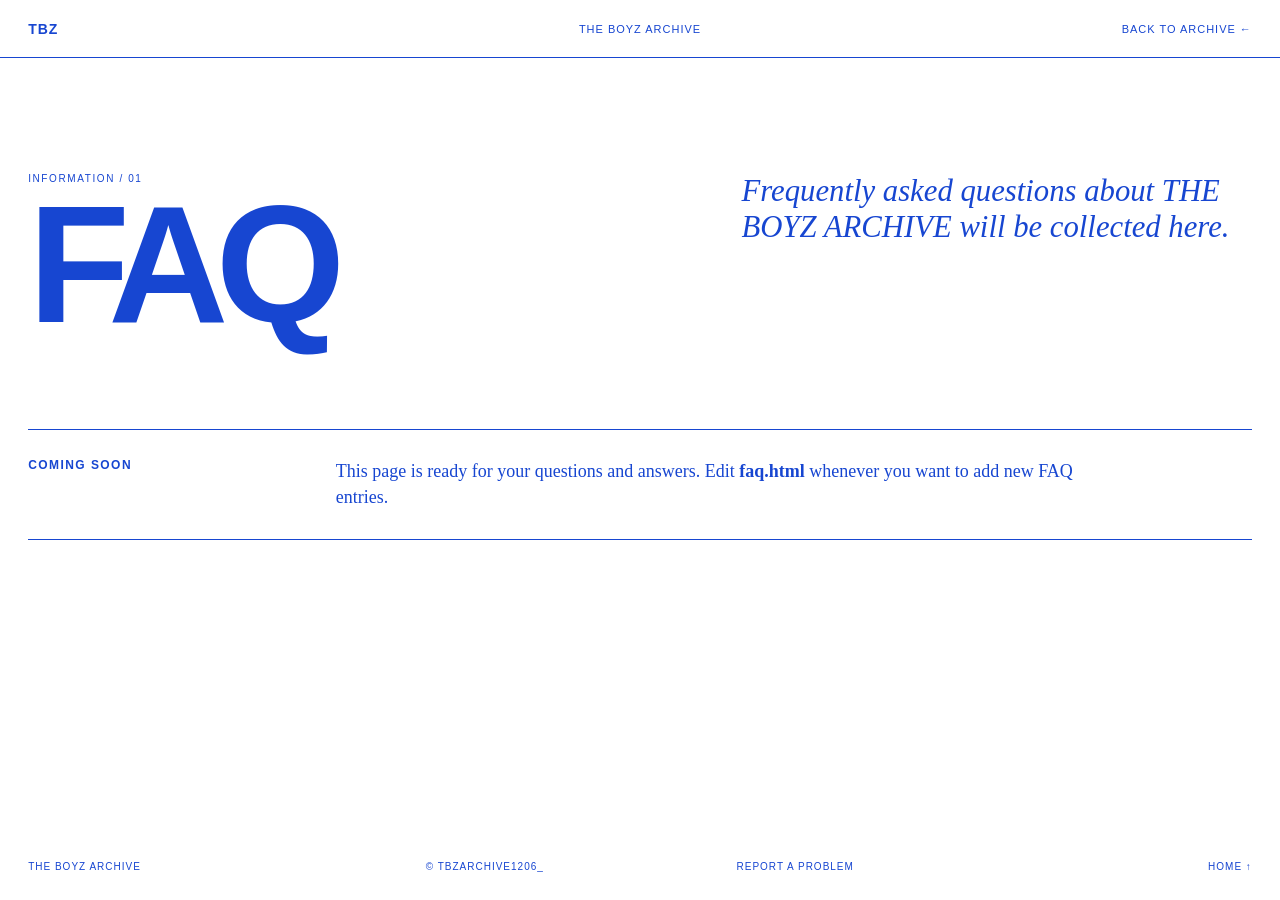
==== faq.html @ ea241253 "Add files via upload" ====
<!doctype html>
<html lang="en">
<head>
  <meta charset="utf-8">
  <meta name="viewport" content="width=device-width, initial-scale=1">
  <title>FAQ — THE BOYZ ARCHIVE</title>
  <meta name="description" content="Frequently asked questions about THE BOYZ ARCHIVE">
  <link rel="icon" type="image/png" href="./icon.png">
  <link rel="apple-touch-icon" href="./icon.png">
  <link rel="stylesheet" href="./styles.css">
</head>
<body class="subpage">
  <header class="topbar">
    <a href="./index.html" class="mark">TBZ</a>
    <p>THE BOYZ ARCHIVE</p>
    <a href="./index.html#archive">Back to archive ←</a>
  </header>
  <main class="subpage-main">
    <div class="subpage-header">
      <div><span class="subpage-kicker">INFORMATION / 01</span><h1>FAQ</h1></div>
      <p class="subpage-intro">Frequently asked questions about THE BOYZ ARCHIVE will be collected here.</p>
    </div>
    <section class="content-card" aria-label="Frequently asked questions">
      <article class="content-row">
        <h2>Coming soon</h2>
        <p>This page is ready for your questions and answers. Edit <strong>faq.html</strong> whenever you want to add new FAQ entries.</p>
      </article>
    </section>
  </main>
  <footer>
    <p>THE BOYZ ARCHIVE</p>
    <p>© TBZARCHIVE1206_</p>
    <a href="./report-a-problem.html">Report a problem</a>
    <a href="./index.html">Home ↑</a>
  </footer>
</body>
</html>
---- styles.css ----
:root {
  --ink: #1746d1;
  --paper: #fff;
  --folder: #f4f7ff;
}

* { box-sizing: border-box; }
html { scroll-behavior: smooth; }
body { margin: 0; background: var(--paper); color: var(--ink); font-family: Arial, Helvetica, sans-serif; }
a { color: inherit; text-decoration: none; }

.topbar {
  height: 58px;
  padding: 0 2.2vw;
  display: grid;
  grid-template-columns: 1fr 1fr 1fr;
  align-items: center;
  border-bottom: 1px solid var(--ink);
  font-size: 11px;
  text-transform: uppercase;
  letter-spacing: .09em;
}
.topbar p { margin: 0; text-align: center; }
.topbar > a:last-child { text-align: right; }
.mark { font-weight: 900; font-size: 14px; }

.hero {
  min-height: calc(100vh - 58px);
  padding: 5vh 2.2vw 3vh;
  display: flex;
  flex-direction: column;
  justify-content: space-between;
  border-bottom: 1px solid var(--ink);
  overflow: hidden;
}
.eyebrow { display: flex; justify-content: space-between; font-size: 11px; text-transform: uppercase; letter-spacing: .13em; }
.hero h1 { margin: 0; letter-spacing: -.087em; text-transform: uppercase; font-size: clamp(5rem, 15.2vw, 15rem); line-height: .72; font-weight: 900; }
.hero h1 span { display: block; }
.hero h1 .outline { color: var(--paper); -webkit-text-stroke: 2px var(--ink); text-align: right; }
.hero-foot { display: flex; align-items: end; justify-content: space-between; }
.hero-foot p { width: min(530px, 60vw); font-family: Georgia, serif; font-size: clamp(17px, 1.6vw, 25px); line-height: 1.2; margin: 0; }
.issue { border: 1px solid var(--ink); width: 82px; height: 82px; border-radius: 50%; display: grid; place-content: center; gap: 2px; text-align: center; font-size: 8px; line-height: 1.1; transition: background .2s ease, color .2s ease, transform .2s ease; }
.issue b { font-size: 24px; }
.issue:hover, .issue:focus-visible { background: var(--ink); color: var(--paper); transform: rotate(5deg); }

.archive { padding: 8vw 2.2vw; }
.section-head { display: flex; justify-content: space-between; align-items: end; margin-bottom: 4vw; }
.kicker { font-size: 10px; letter-spacing: .16em; }
.section-head h2 { margin: .4rem 0 0; font-family: Georgia, serif; font-weight: 400; font-style: italic; font-size: clamp(42px, 6vw, 90px); letter-spacing: -.05em; }
.search { font-size: 10px; text-transform: uppercase; letter-spacing: .12em; }
.search input { display: block; margin-top: 8px; width: min(310px, 40vw); border: 0; border-bottom: 1px solid var(--ink); background: transparent; padding: 10px 0; color: var(--ink); font: 12px Arial, sans-serif; outline: 0; }
.search input::placeholder { color: var(--ink); opacity: .65; }

.folder-grid { display: grid; grid-template-columns: repeat(3, minmax(0, 1fr)); gap: 2.4vw 1.3vw; }
.folder { position: relative; min-width: 0; min-height: 260px; padding-top: 28px; transition: transform .2s ease; }
.folder::before { content: ""; position: absolute; inset: 28px 0 0; background: var(--folder); border: 1px solid var(--ink); border-radius: 0 4px 4px 4px; }
.folder-tab { position: absolute; top: 0; left: 0; width: 42%; height: 29px; padding: 9px 12px 0; border: 1px solid var(--ink); border-bottom: 0; border-radius: 4px 16px 0 0; background: var(--folder); font-size: 9px; letter-spacing: .12em; }
.folder-arrow { position: absolute; right: 16px; top: 48px; font-size: 22px; }
.folder-body { position: relative; height: 232px; padding: 108px 18px 18px; display: flex; flex-direction: column; }
.folder h3 { margin: 0; overflow-wrap: anywhere; text-transform: uppercase; font-size: clamp(23px, 2.5vw, 42px); line-height: .9; letter-spacing: -.055em; }
.folder small { margin-top: auto; font-size: 8px; letter-spacing: .12em; }
.folder:hover, .folder:focus-visible { transform: translateY(-8px); color: var(--paper); }
.folder.pending { cursor: default; }
.folder.pending small::after { content: " · LINK SOON"; }
.folder.pending:hover, .folder.pending:focus-visible { transform: none; color: var(--ink); }
.folder:not(.pending):hover::before, .folder:not(.pending):focus-visible::before,
.folder:not(.pending):hover .folder-tab, .folder:not(.pending):focus-visible .folder-tab { background: var(--ink); }
.empty { padding: 5rem 0; font: italic 28px Georgia, serif; }

.specials { background: var(--ink); color: var(--paper); padding: 7vw 2.2vw; }
.specials .kicker { display: block; margin-bottom: 3vw; }
.special-row a { display: grid; grid-template-columns: 50px 1fr 50px; align-items: center; border-top: 1px solid rgba(255,255,255,.35); padding: 20px 0; }
.special-row a:last-child { border-bottom: 1px solid rgba(255,255,255,.35); }
.special-row span, .special-row i { font-size: 11px; font-style: normal; }
.special-row i { text-align: right; font-size: 25px; }
.special-row b { font-size: clamp(25px, 4vw, 62px); text-transform: uppercase; letter-spacing: -.045em; }
.special-row a:hover b { font-family: Georgia, serif; font-style: italic; font-weight: 400; }

footer { padding: 28px 2.2vw; display: grid; grid-template-columns: 1fr 1fr 1fr 1fr; gap: 18px; font-size: 10px; text-transform: uppercase; letter-spacing: .1em; }
footer p { margin: 0; }
footer p:nth-child(2), footer a:nth-child(3) { text-align: center; }
footer a:last-child { text-align: right; }
footer a:hover { text-decoration: underline; }

.subpage { min-height: 100vh; display: flex; flex-direction: column; }
.subpage-main { flex: 1; padding: clamp(55px, 9vw, 135px) 2.2vw; }
.subpage-header { display: grid; grid-template-columns: minmax(0, 1.1fr) minmax(280px, .9fr); gap: 7vw; align-items: start; }
.subpage-kicker { display: block; margin-bottom: 18px; font-size: 10px; letter-spacing: .16em; text-transform: uppercase; }
.subpage h1 { margin: 0; font-size: clamp(68px, 13vw, 190px); line-height: .75; letter-spacing: -.075em; text-transform: uppercase; }
.subpage-intro { margin: 0; max-width: 640px; font: italic clamp(21px, 2.4vw, 38px)/1.18 Georgia, serif; }
.content-card { margin-top: clamp(55px, 8vw, 120px); border-top: 1px solid var(--ink); }
.content-row { display: grid; grid-template-columns: minmax(130px, .28fr) 1fr; gap: 4vw; padding: 28px 0; border-bottom: 1px solid var(--ink); }
.content-row h2 { margin: 0; font-size: 12px; letter-spacing: .12em; text-transform: uppercase; }
.content-row p { max-width: 780px; margin: 0; font: 18px/1.45 Georgia, serif; }
.mail-button { display: inline-flex; margin-top: 24px; padding: 14px 18px; border: 1px solid var(--ink); font-size: 10px; letter-spacing: .12em; text-transform: uppercase; transition: background .2s, color .2s; }
.mail-button:hover, .mail-button:focus-visible { background: var(--ink); color: var(--paper); }

@media (max-width: 800px) {
  .topbar { grid-template-columns: 1fr 1fr; }
  .topbar p { display: none; }
  .hero { min-height: 76vh; }
  .hero h1 { font-size: 20vw; line-height: .78; }
  .hero h1 .outline { text-align: left; -webkit-text-stroke: 1.5px var(--ink); }
  .hero-foot p { width: 70vw; }
  .section-head { display: block; }
  .search { display: block; margin-top: 30px; }
  .search input { width: 100%; }
  .folder-grid { grid-template-columns: repeat(2, minmax(0, 1fr)); }
  .folder { min-height: 220px; }
  .folder-body { height: 192px; padding-top: 70px; }
  .special-row a { grid-template-columns: 34px 1fr 30px; }
  footer { grid-template-columns: 1fr 1fr; }
  footer p:nth-child(2), footer a:nth-child(3), footer a:last-child { text-align: left; }
  footer a:nth-child(even), footer p:nth-child(even) { text-align: right; }
  .subpage-header { grid-template-columns: 1fr; }
}

@media (max-width: 520px) {
  .topbar { height: 52px; padding: 0 16px; font-size: 9px; letter-spacing: .06em; }
  .mark { font-size: 12px; }
  .hero, .archive, .specials, .subpage-main { padding-left: 16px; padding-right: 16px; }
  .hero { min-height: calc(100svh - 52px); padding-top: 22px; padding-bottom: 22px; }
  .eyebrow { font-size: 9px; gap: 16px; align-items: flex-start; }
  .eyebrow a { white-space: nowrap; }
  .hero h1 { font-size: 20vw; line-height: .82; letter-spacing: -.075em; }
  .hero-foot { gap: 20px; }
  .hero-foot p { width: calc(100% - 78px); font-size: 14px; line-height: 1.25; }
  .issue { width: 64px; height: 64px; }
  .issue b { font-size: 20px; }
  .archive { padding-top: 70px; padding-bottom: 70px; }
  .section-head h2 { font-size: 48px; }
  .folder-grid { grid-template-columns: 1fr; gap: 24px; }
  .folder { min-height: 205px; }
  .folder-body { height: 177px; padding: 78px 16px 16px; }
  .folder h3 { font-size: clamp(28px, 10vw, 38px); }
  .specials { padding-top: 70px; padding-bottom: 70px; }
  .special-row a { grid-template-columns: 28px 1fr 24px; padding: 18px 0; }
  .special-row b { font-size: clamp(21px, 7vw, 30px); line-height: .92; }
  .special-row i { font-size: 20px; }
  footer { padding: 24px 16px; font-size: 8px; gap: 14px 10px; }
  .subpage-main { padding-top: 70px; padding-bottom: 70px; }
  .subpage h1 { font-size: 21vw; }
  .subpage-intro { font-size: 21px; }
  .content-row { grid-template-columns: 1fr; gap: 12px; }
  .content-row p { font-size: 16px; }
}

@media (max-width: 360px) {
  .topbar > a:last-child { font-size: 0; }
  .topbar > a:last-child::after { content: "CONTENTS ↓"; font-size: 9px; }
  .eyebrow { letter-spacing: .07em; }
}

@media (hover: none) {
  .folder:hover { transform: none; }
  .special-row a:hover b { font-family: Arial, Helvetica, sans-serif; font-style: normal; font-weight: 700; }
}
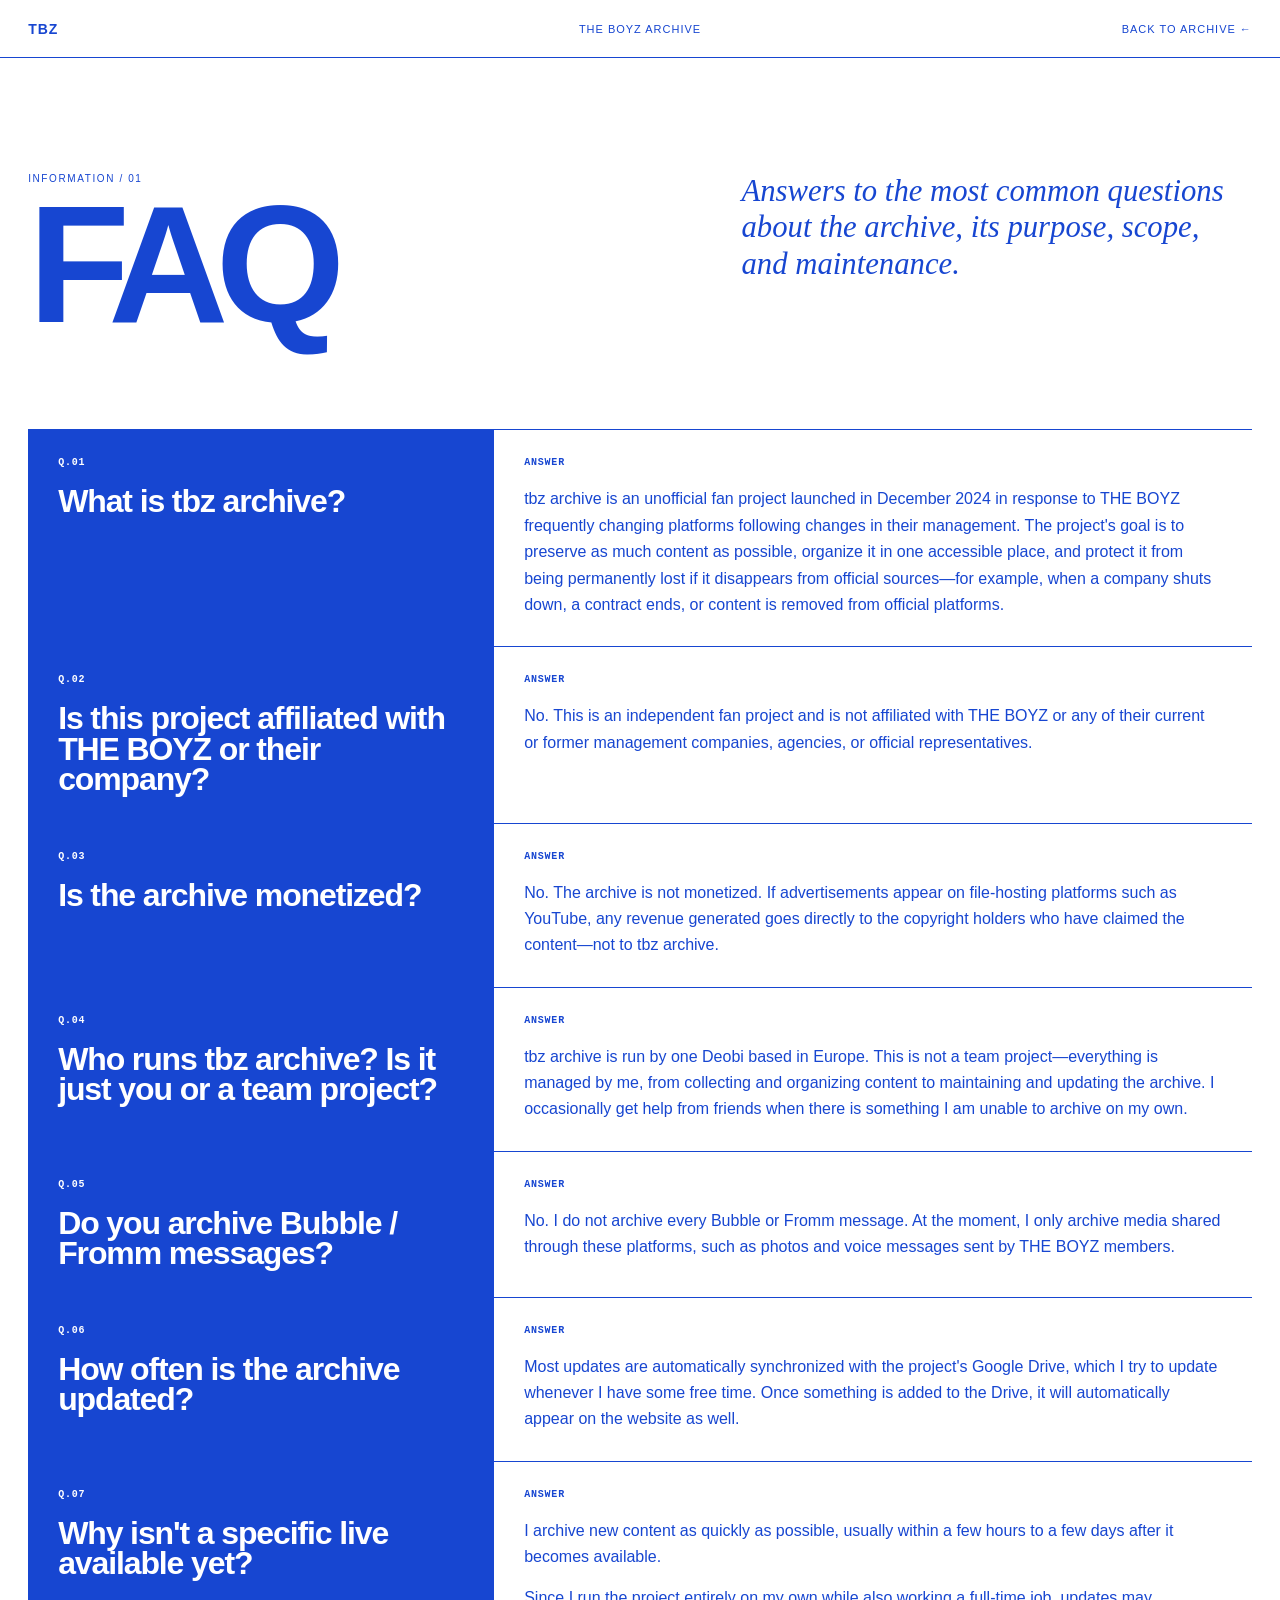
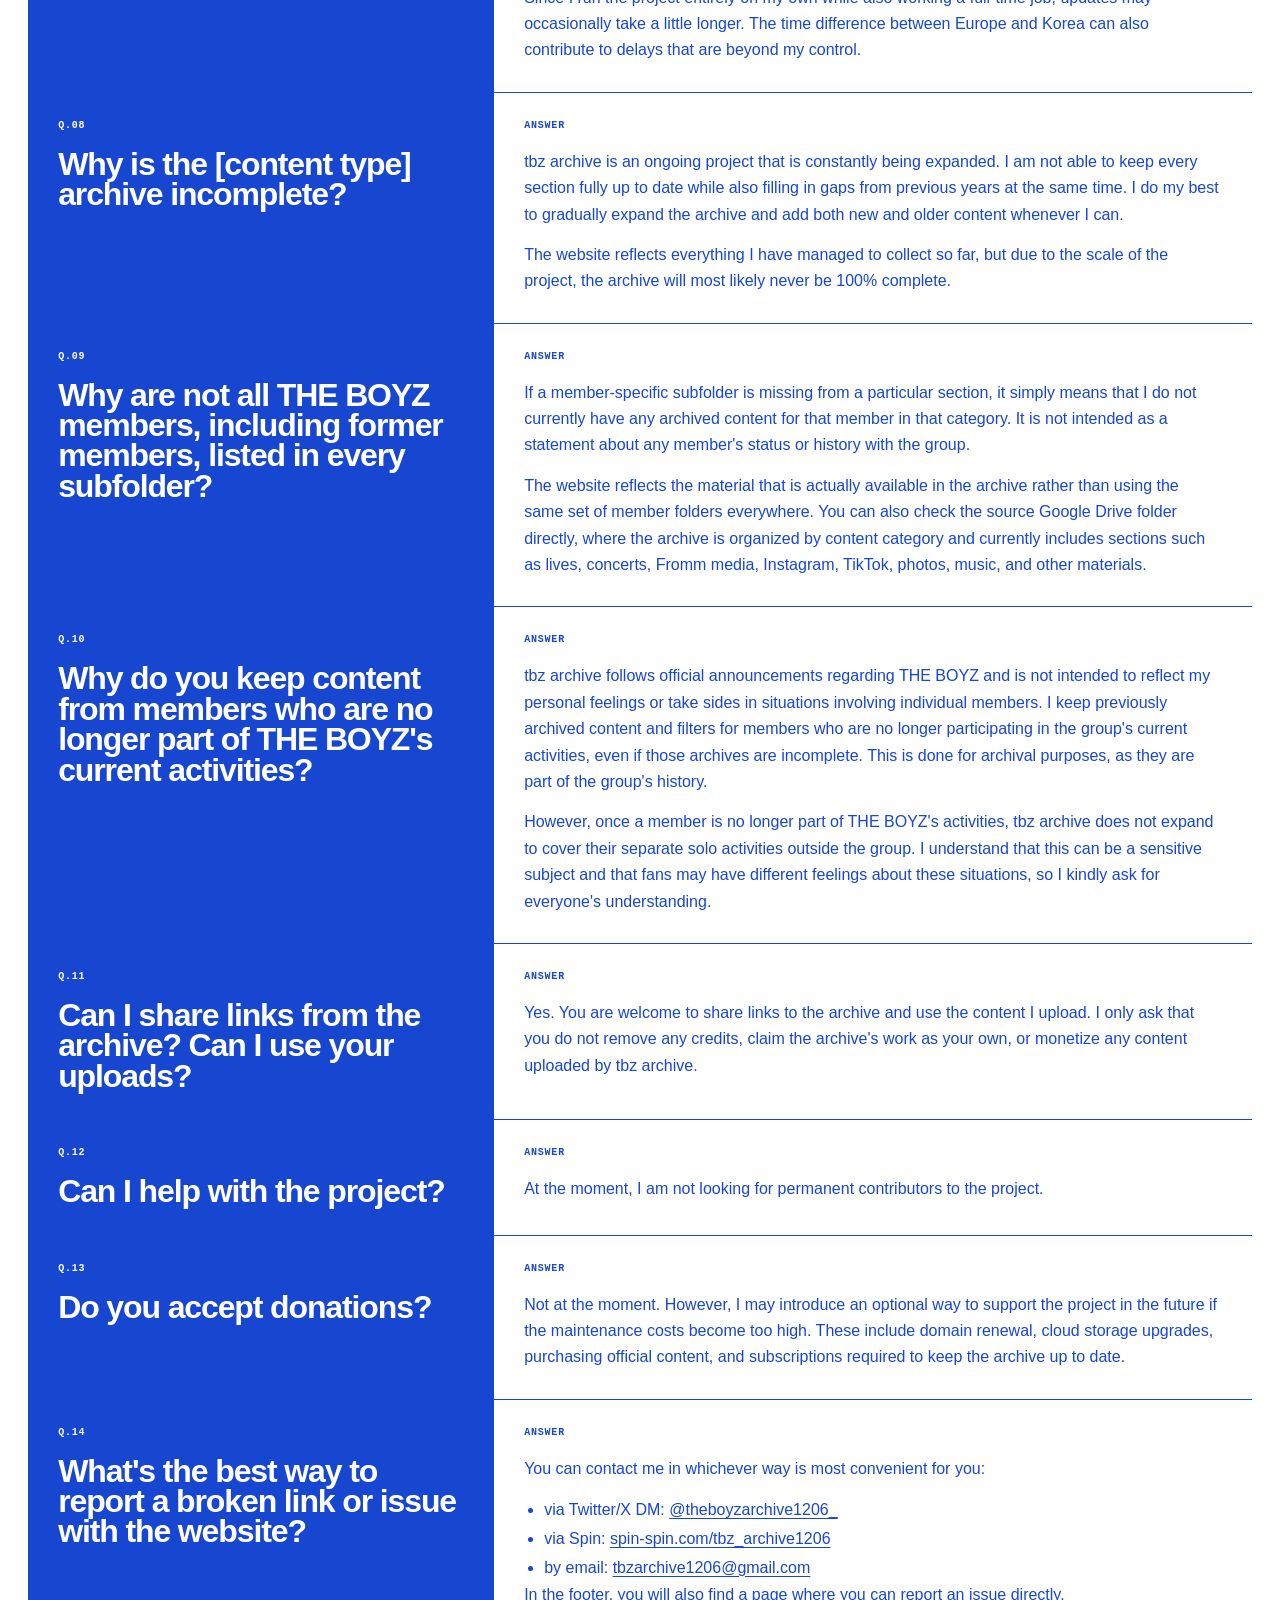
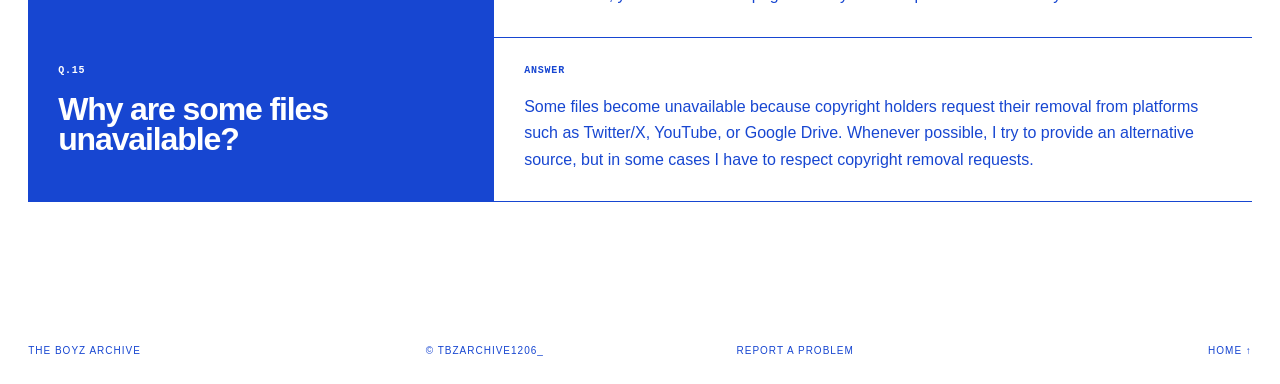
==== commit 105392b4: "Add files via upload" ====
--- a/faq.html
+++ b/faq.html
@@ -6,8 +6,27 @@
   <title>FAQ — THE BOYZ ARCHIVE</title>
   <meta name="description" content="Frequently asked questions about THE BOYZ ARCHIVE">
   <link rel="icon" type="image/png" href="./icon.png">
-  <link rel="apple-touch-icon" href="./icon.png">
-  <link rel="stylesheet" href="./styles.css">
+  <link rel="apple-touch-icon" href="./icon.png">
+  <link rel="stylesheet" href="./styles.css">
+  <style>
+    .faq-list { border-top: 1px solid currentColor; }
+    .faq-item { display: grid; grid-template-columns: minmax(230px, 38%) 1fr; border-bottom: 1px solid currentColor; }
+    .faq-question, .faq-answer { padding: 28px 30px; }
+    .faq-question { background: var(--blue, #1746d1); color: #fff; }
+    .faq-answer { border-left: 1px solid currentColor; }
+    .faq-label { display: block; margin-bottom: 18px; font: 700 10px/1 "Courier New", monospace; letter-spacing: .08em; }
+    .faq-question h2 { margin: 0; font: 800 clamp(22px, 2.5vw, 38px)/.95 "Arial Narrow", Arial, sans-serif; letter-spacing: -.035em; }
+    .faq-answer p { margin: 0 0 14px; line-height: 1.65; }
+    .faq-answer p:last-child { margin-bottom: 0; }
+    .faq-answer ul { margin: 14px 0 0; padding-left: 20px; line-height: 1.8; }
+    .faq-answer a { text-decoration: underline; text-underline-offset: 3px; }
+    @media (max-width: 720px) {
+      .faq-item { grid-template-columns: 1fr; }
+      .faq-question, .faq-answer { padding: 22px 15px; }
+      .faq-answer { border-left: 0; }
+      .faq-question h2 { font-size: 27px; }
+    }
+  </style>
 </head>
 <body class="subpage">
   <header class="topbar">
@@ -18,14 +37,70 @@
   <main class="subpage-main">
     <div class="subpage-header">
       <div><span class="subpage-kicker">INFORMATION / 01</span><h1>FAQ</h1></div>
-      <p class="subpage-intro">Frequently asked questions about THE BOYZ ARCHIVE will be collected here.</p>
-    </div>
-    <section class="content-card" aria-label="Frequently asked questions">
-      <article class="content-row">
-        <h2>Coming soon</h2>
-        <p>This page is ready for your questions and answers. Edit <strong>faq.html</strong> whenever you want to add new FAQ entries.</p>
-      </article>
-    </section>
+      <p class="subpage-intro">Answers to the most common questions about the archive, its purpose, scope, and maintenance.</p>
+    </div>
+    <section class="content-card faq-list" aria-label="Frequently asked questions">
+      <article class="faq-item">
+        <div class="faq-question"><span class="faq-label">Q.01</span><h2>What is tbz archive?</h2></div>
+        <div class="faq-answer"><span class="faq-label">ANSWER</span><p>tbz archive is an unofficial fan project launched in December 2024 in response to THE BOYZ frequently changing platforms following changes in their management. The project's goal is to preserve as much content as possible, organize it in one accessible place, and protect it from being permanently lost if it disappears from official sources—for example, when a company shuts down, a contract ends, or content is removed from official platforms.</p></div>
+      </article>
+      <article class="faq-item">
+        <div class="faq-question"><span class="faq-label">Q.02</span><h2>Is this project affiliated with THE BOYZ or their company?</h2></div>
+        <div class="faq-answer"><span class="faq-label">ANSWER</span><p>No. This is an independent fan project and is not affiliated with THE BOYZ or any of their current or former management companies, agencies, or official representatives.</p></div>
+      </article>
+      <article class="faq-item">
+        <div class="faq-question"><span class="faq-label">Q.03</span><h2>Is the archive monetized?</h2></div>
+        <div class="faq-answer"><span class="faq-label">ANSWER</span><p>No. The archive is not monetized. If advertisements appear on file-hosting platforms such as YouTube, any revenue generated goes directly to the copyright holders who have claimed the content—not to tbz archive.</p></div>
+      </article>
+      <article class="faq-item">
+        <div class="faq-question"><span class="faq-label">Q.04</span><h2>Who runs tbz archive? Is it just you or a team project?</h2></div>
+        <div class="faq-answer"><span class="faq-label">ANSWER</span><p>tbz archive is run by one Deobi based in Europe. This is not a team project—everything is managed by me, from collecting and organizing content to maintaining and updating the archive. I occasionally get help from friends when there is something I am unable to archive on my own.</p></div>
+      </article>
+      <article class="faq-item">
+        <div class="faq-question"><span class="faq-label">Q.05</span><h2>Do you archive Bubble / Fromm messages?</h2></div>
+        <div class="faq-answer"><span class="faq-label">ANSWER</span><p>No. I do not archive every Bubble or Fromm message. At the moment, I only archive media shared through these platforms, such as photos and voice messages sent by THE BOYZ members.</p></div>
+      </article>
+      <article class="faq-item">
+        <div class="faq-question"><span class="faq-label">Q.06</span><h2>How often is the archive updated?</h2></div>
+        <div class="faq-answer"><span class="faq-label">ANSWER</span><p>Most updates are automatically synchronized with the project's Google Drive, which I try to update whenever I have some free time. Once something is added to the Drive, it will automatically appear on the website as well.</p></div>
+      </article>
+      <article class="faq-item">
+        <div class="faq-question"><span class="faq-label">Q.07</span><h2>Why isn't a specific live available yet?</h2></div>
+        <div class="faq-answer"><span class="faq-label">ANSWER</span><p>I archive new content as quickly as possible, usually within a few hours to a few days after it becomes available.</p><p>Since I run the project entirely on my own while also working a full-time job, updates may occasionally take a little longer. The time difference between Europe and Korea can also contribute to delays that are beyond my control.</p></div>
+      </article>
+      <article class="faq-item">
+        <div class="faq-question"><span class="faq-label">Q.08</span><h2>Why is the [content type] archive incomplete?</h2></div>
+        <div class="faq-answer"><span class="faq-label">ANSWER</span><p>tbz archive is an ongoing project that is constantly being expanded. I am not able to keep every section fully up to date while also filling in gaps from previous years at the same time. I do my best to gradually expand the archive and add both new and older content whenever I can.</p><p>The website reflects everything I have managed to collect so far, but due to the scale of the project, the archive will most likely never be 100% complete.</p></div>
+      </article>
+      <article class="faq-item">
+        <div class="faq-question"><span class="faq-label">Q.09</span><h2>Why are not all THE BOYZ members, including former members, listed in every subfolder?</h2></div>
+        <div class="faq-answer"><span class="faq-label">ANSWER</span><p>If a member-specific subfolder is missing from a particular section, it simply means that I do not currently have any archived content for that member in that category. It is not intended as a statement about any member's status or history with the group.</p><p>The website reflects the material that is actually available in the archive rather than using the same set of member folders everywhere. You can also check the source Google Drive folder directly, where the archive is organized by content category and currently includes sections such as lives, concerts, Fromm media, Instagram, TikTok, photos, music, and other materials.</p></div>
+      </article>
+      <article class="faq-item">
+        <div class="faq-question"><span class="faq-label">Q.10</span><h2>Why do you keep content from members who are no longer part of THE BOYZ's current activities?</h2></div>
+        <div class="faq-answer"><span class="faq-label">ANSWER</span><p>tbz archive follows official announcements regarding THE BOYZ and is not intended to reflect my personal feelings or take sides in situations involving individual members. I keep previously archived content and filters for members who are no longer participating in the group's current activities, even if those archives are incomplete. This is done for archival purposes, as they are part of the group's history.</p><p>However, once a member is no longer part of THE BOYZ's activities, tbz archive does not expand to cover their separate solo activities outside the group. I understand that this can be a sensitive subject and that fans may have different feelings about these situations, so I kindly ask for everyone's understanding.</p></div>
+      </article>
+      <article class="faq-item">
+        <div class="faq-question"><span class="faq-label">Q.11</span><h2>Can I share links from the archive? Can I use your uploads?</h2></div>
+        <div class="faq-answer"><span class="faq-label">ANSWER</span><p>Yes. You are welcome to share links to the archive and use the content I upload. I only ask that you do not remove any credits, claim the archive's work as your own, or monetize any content uploaded by tbz archive.</p></div>
+      </article>
+      <article class="faq-item">
+        <div class="faq-question"><span class="faq-label">Q.12</span><h2>Can I help with the project?</h2></div>
+        <div class="faq-answer"><span class="faq-label">ANSWER</span><p>At the moment, I am not looking for permanent contributors to the project.</p></div>
+      </article>
+      <article class="faq-item">
+        <div class="faq-question"><span class="faq-label">Q.13</span><h2>Do you accept donations?</h2></div>
+        <div class="faq-answer"><span class="faq-label">ANSWER</span><p>Not at the moment. However, I may introduce an optional way to support the project in the future if the maintenance costs become too high. These include domain renewal, cloud storage upgrades, purchasing official content, and subscriptions required to keep the archive up to date.</p></div>
+      </article>
+      <article class="faq-item">
+        <div class="faq-question"><span class="faq-label">Q.14</span><h2>What's the best way to report a broken link or issue with the website?</h2></div>
+        <div class="faq-answer"><span class="faq-label">ANSWER</span><p>You can contact me in whichever way is most convenient for you:</p><ul><li>via Twitter/X DM: <a href="https://x.com/theboyzarchive1206_" target="_blank" rel="noopener noreferrer">@theboyzarchive1206_</a></li><li>via Spin: <a href="https://spin-spin.com/tbz_archive1206" target="_blank" rel="noopener noreferrer">spin-spin.com/tbz_archive1206</a></li><li>by email: <a href="mailto:tbzarchive1206@gmail.com">tbzarchive1206@gmail.com</a></li></ul><p>In the footer, you will also find a page where you can report an issue directly.</p></div>
+      </article>
+      <article class="faq-item">
+        <div class="faq-question"><span class="faq-label">Q.15</span><h2>Why are some files unavailable?</h2></div>
+        <div class="faq-answer"><span class="faq-label">ANSWER</span><p>Some files become unavailable because copyright holders request their removal from platforms such as Twitter/X, YouTube, or Google Drive. Whenever possible, I try to provide an alternative source, but in some cases I have to respect copyright removal requests.</p></div>
+      </article>
+    </section>
   </main>
   <footer>
     <p>THE BOYZ ARCHIVE</p>
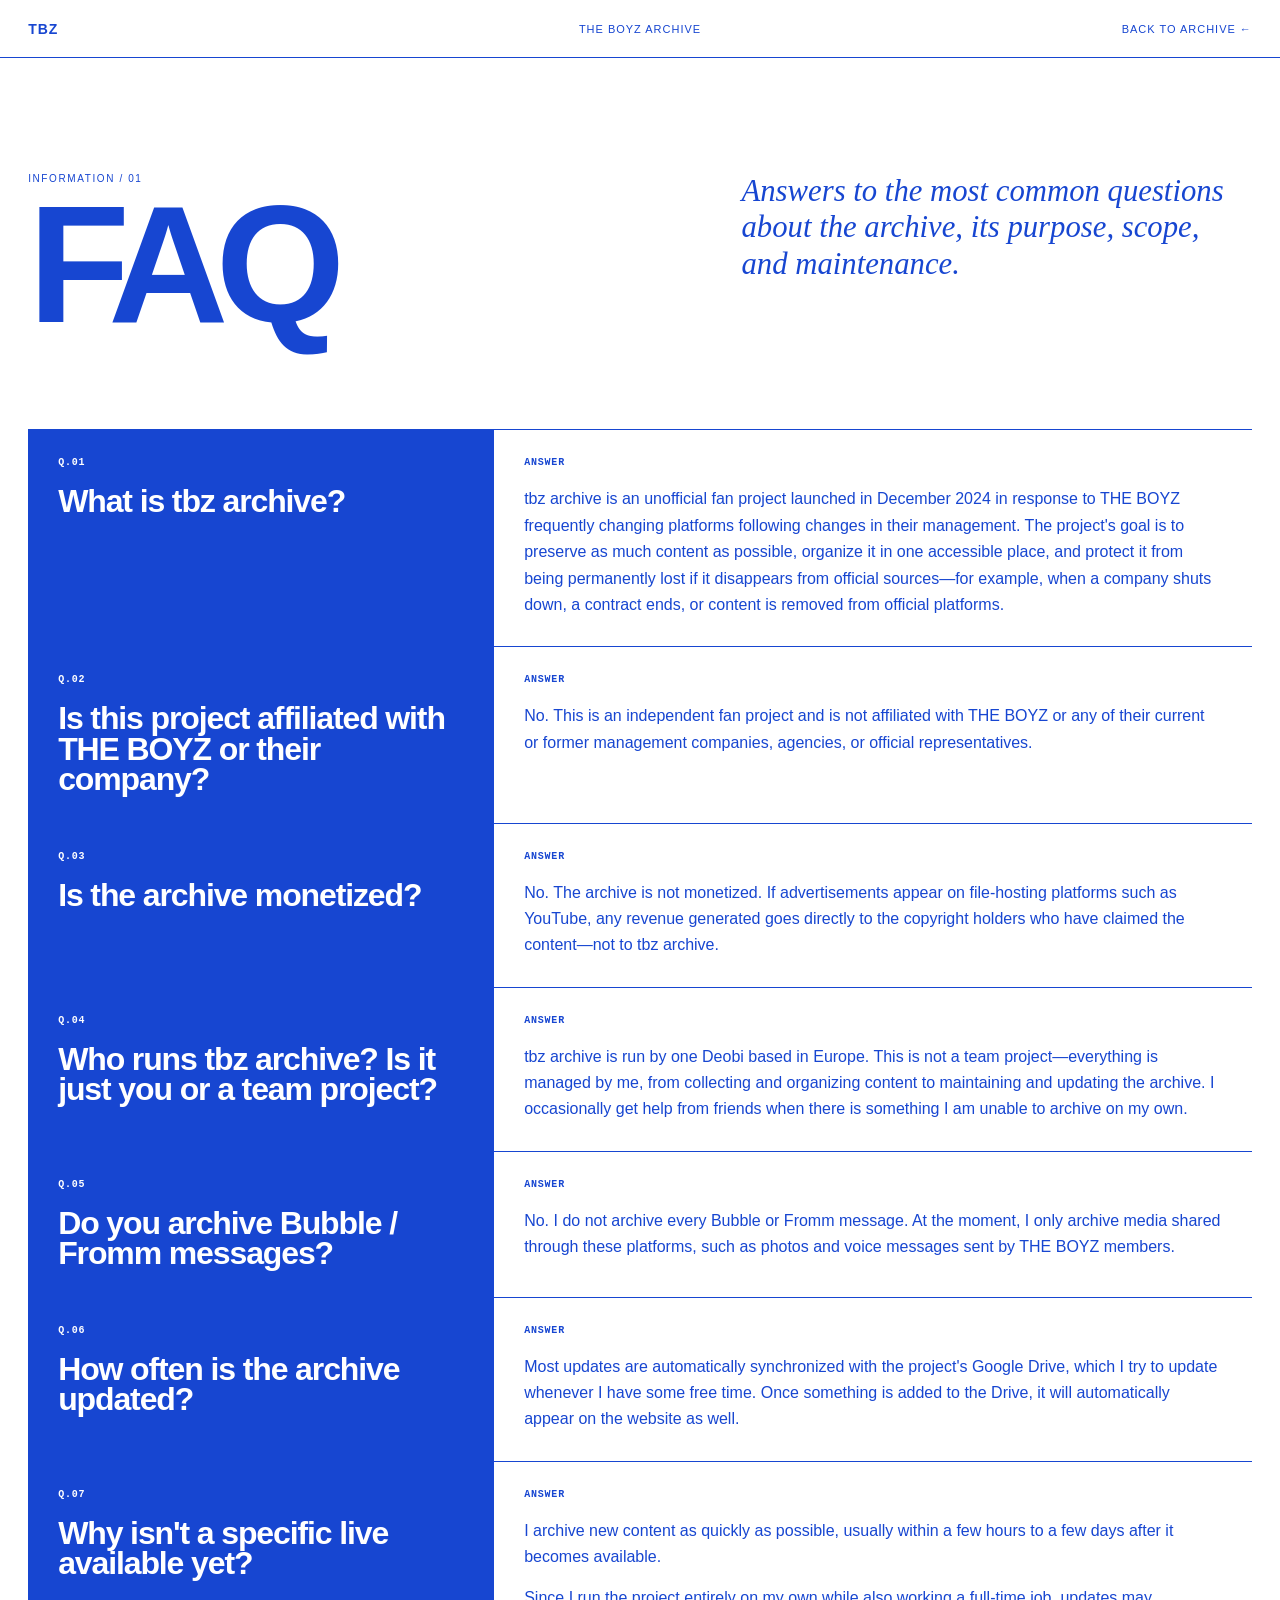
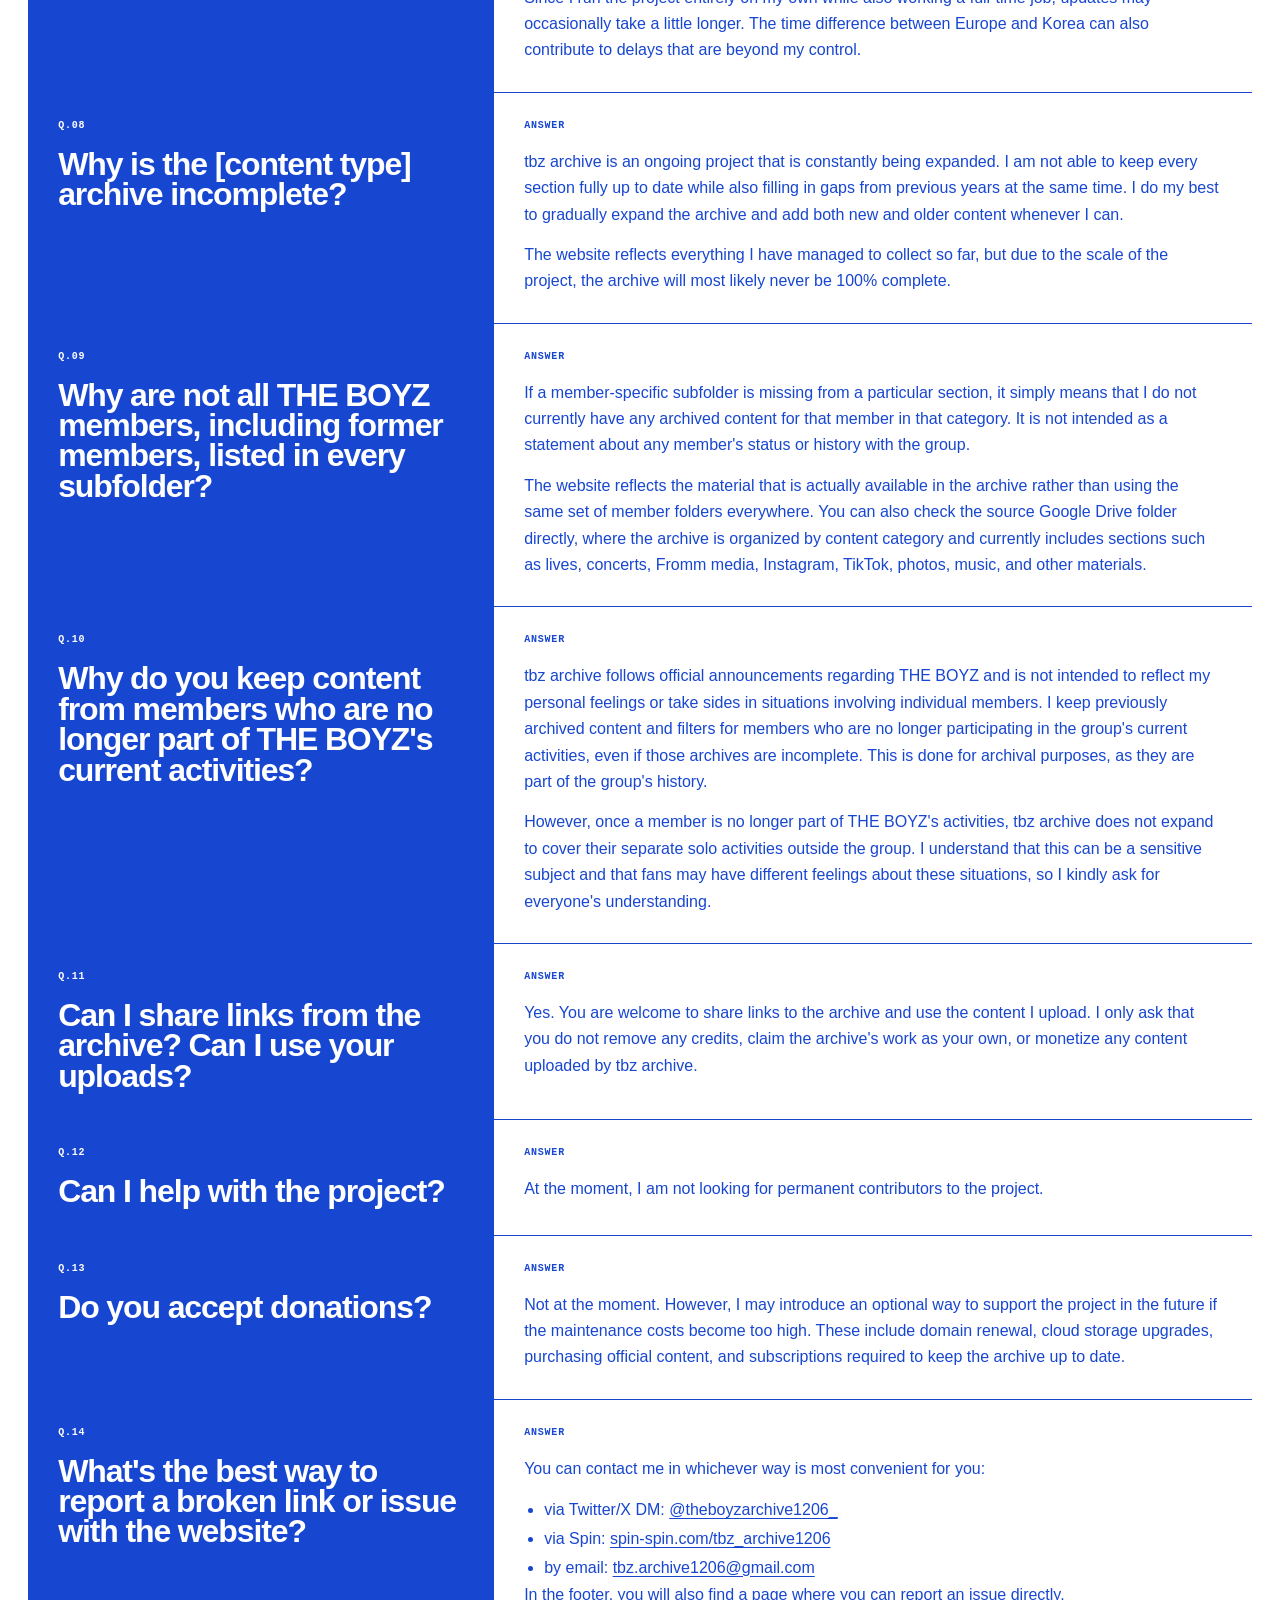
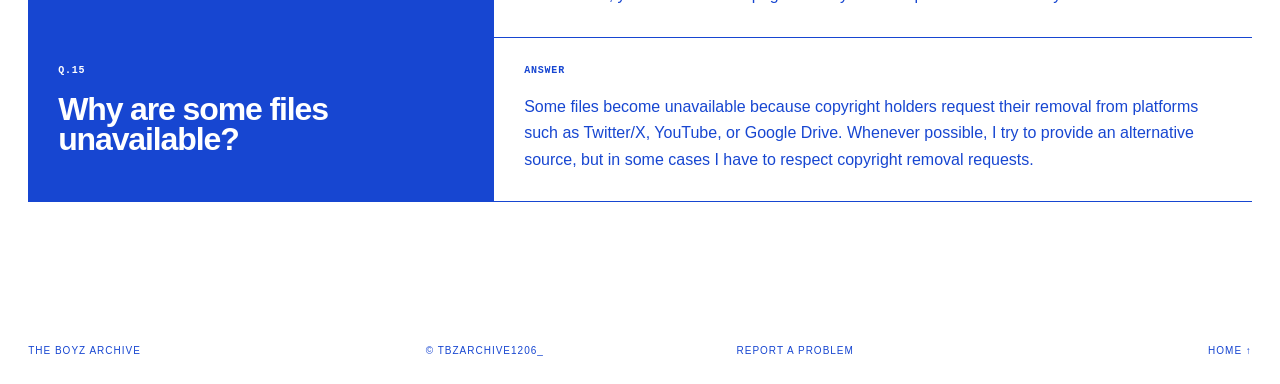
==== commit 3067219f: "Update faq.html" ====
--- a/faq.html
+++ b/faq.html
@@ -6,27 +6,27 @@
   <title>FAQ — THE BOYZ ARCHIVE</title>
   <meta name="description" content="Frequently asked questions about THE BOYZ ARCHIVE">
   <link rel="icon" type="image/png" href="./icon.png">
-  <link rel="apple-touch-icon" href="./icon.png">
-  <link rel="stylesheet" href="./styles.css">
-  <style>
-    .faq-list { border-top: 1px solid currentColor; }
-    .faq-item { display: grid; grid-template-columns: minmax(230px, 38%) 1fr; border-bottom: 1px solid currentColor; }
-    .faq-question, .faq-answer { padding: 28px 30px; }
-    .faq-question { background: var(--blue, #1746d1); color: #fff; }
-    .faq-answer { border-left: 1px solid currentColor; }
-    .faq-label { display: block; margin-bottom: 18px; font: 700 10px/1 "Courier New", monospace; letter-spacing: .08em; }
-    .faq-question h2 { margin: 0; font: 800 clamp(22px, 2.5vw, 38px)/.95 "Arial Narrow", Arial, sans-serif; letter-spacing: -.035em; }
-    .faq-answer p { margin: 0 0 14px; line-height: 1.65; }
-    .faq-answer p:last-child { margin-bottom: 0; }
-    .faq-answer ul { margin: 14px 0 0; padding-left: 20px; line-height: 1.8; }
-    .faq-answer a { text-decoration: underline; text-underline-offset: 3px; }
-    @media (max-width: 720px) {
-      .faq-item { grid-template-columns: 1fr; }
-      .faq-question, .faq-answer { padding: 22px 15px; }
-      .faq-answer { border-left: 0; }
-      .faq-question h2 { font-size: 27px; }
-    }
-  </style>
+  <link rel="apple-touch-icon" href="./icon.png">
+  <link rel="stylesheet" href="./styles.css">
+  <style>
+    .faq-list { border-top: 1px solid currentColor; }
+    .faq-item { display: grid; grid-template-columns: minmax(230px, 38%) 1fr; border-bottom: 1px solid currentColor; }
+    .faq-question, .faq-answer { padding: 28px 30px; }
+    .faq-question { background: var(--blue, #1746d1); color: #fff; }
+    .faq-answer { border-left: 1px solid currentColor; }
+    .faq-label { display: block; margin-bottom: 18px; font: 700 10px/1 "Courier New", monospace; letter-spacing: .08em; }
+    .faq-question h2 { margin: 0; font: 800 clamp(22px, 2.5vw, 38px)/.95 "Arial Narrow", Arial, sans-serif; letter-spacing: -.035em; }
+    .faq-answer p { margin: 0 0 14px; line-height: 1.65; }
+    .faq-answer p:last-child { margin-bottom: 0; }
+    .faq-answer ul { margin: 14px 0 0; padding-left: 20px; line-height: 1.8; }
+    .faq-answer a { text-decoration: underline; text-underline-offset: 3px; }
+    @media (max-width: 720px) {
+      .faq-item { grid-template-columns: 1fr; }
+      .faq-question, .faq-answer { padding: 22px 15px; }
+      .faq-answer { border-left: 0; }
+      .faq-question h2 { font-size: 27px; }
+    }
+  </style>
 </head>
 <body class="subpage">
   <header class="topbar">
@@ -37,70 +37,70 @@
   <main class="subpage-main">
     <div class="subpage-header">
       <div><span class="subpage-kicker">INFORMATION / 01</span><h1>FAQ</h1></div>
-      <p class="subpage-intro">Answers to the most common questions about the archive, its purpose, scope, and maintenance.</p>
-    </div>
-    <section class="content-card faq-list" aria-label="Frequently asked questions">
-      <article class="faq-item">
-        <div class="faq-question"><span class="faq-label">Q.01</span><h2>What is tbz archive?</h2></div>
-        <div class="faq-answer"><span class="faq-label">ANSWER</span><p>tbz archive is an unofficial fan project launched in December 2024 in response to THE BOYZ frequently changing platforms following changes in their management. The project's goal is to preserve as much content as possible, organize it in one accessible place, and protect it from being permanently lost if it disappears from official sources—for example, when a company shuts down, a contract ends, or content is removed from official platforms.</p></div>
-      </article>
-      <article class="faq-item">
-        <div class="faq-question"><span class="faq-label">Q.02</span><h2>Is this project affiliated with THE BOYZ or their company?</h2></div>
-        <div class="faq-answer"><span class="faq-label">ANSWER</span><p>No. This is an independent fan project and is not affiliated with THE BOYZ or any of their current or former management companies, agencies, or official representatives.</p></div>
-      </article>
-      <article class="faq-item">
-        <div class="faq-question"><span class="faq-label">Q.03</span><h2>Is the archive monetized?</h2></div>
-        <div class="faq-answer"><span class="faq-label">ANSWER</span><p>No. The archive is not monetized. If advertisements appear on file-hosting platforms such as YouTube, any revenue generated goes directly to the copyright holders who have claimed the content—not to tbz archive.</p></div>
-      </article>
-      <article class="faq-item">
-        <div class="faq-question"><span class="faq-label">Q.04</span><h2>Who runs tbz archive? Is it just you or a team project?</h2></div>
-        <div class="faq-answer"><span class="faq-label">ANSWER</span><p>tbz archive is run by one Deobi based in Europe. This is not a team project—everything is managed by me, from collecting and organizing content to maintaining and updating the archive. I occasionally get help from friends when there is something I am unable to archive on my own.</p></div>
-      </article>
-      <article class="faq-item">
-        <div class="faq-question"><span class="faq-label">Q.05</span><h2>Do you archive Bubble / Fromm messages?</h2></div>
-        <div class="faq-answer"><span class="faq-label">ANSWER</span><p>No. I do not archive every Bubble or Fromm message. At the moment, I only archive media shared through these platforms, such as photos and voice messages sent by THE BOYZ members.</p></div>
-      </article>
-      <article class="faq-item">
-        <div class="faq-question"><span class="faq-label">Q.06</span><h2>How often is the archive updated?</h2></div>
-        <div class="faq-answer"><span class="faq-label">ANSWER</span><p>Most updates are automatically synchronized with the project's Google Drive, which I try to update whenever I have some free time. Once something is added to the Drive, it will automatically appear on the website as well.</p></div>
-      </article>
-      <article class="faq-item">
-        <div class="faq-question"><span class="faq-label">Q.07</span><h2>Why isn't a specific live available yet?</h2></div>
-        <div class="faq-answer"><span class="faq-label">ANSWER</span><p>I archive new content as quickly as possible, usually within a few hours to a few days after it becomes available.</p><p>Since I run the project entirely on my own while also working a full-time job, updates may occasionally take a little longer. The time difference between Europe and Korea can also contribute to delays that are beyond my control.</p></div>
-      </article>
-      <article class="faq-item">
-        <div class="faq-question"><span class="faq-label">Q.08</span><h2>Why is the [content type] archive incomplete?</h2></div>
-        <div class="faq-answer"><span class="faq-label">ANSWER</span><p>tbz archive is an ongoing project that is constantly being expanded. I am not able to keep every section fully up to date while also filling in gaps from previous years at the same time. I do my best to gradually expand the archive and add both new and older content whenever I can.</p><p>The website reflects everything I have managed to collect so far, but due to the scale of the project, the archive will most likely never be 100% complete.</p></div>
-      </article>
-      <article class="faq-item">
-        <div class="faq-question"><span class="faq-label">Q.09</span><h2>Why are not all THE BOYZ members, including former members, listed in every subfolder?</h2></div>
-        <div class="faq-answer"><span class="faq-label">ANSWER</span><p>If a member-specific subfolder is missing from a particular section, it simply means that I do not currently have any archived content for that member in that category. It is not intended as a statement about any member's status or history with the group.</p><p>The website reflects the material that is actually available in the archive rather than using the same set of member folders everywhere. You can also check the source Google Drive folder directly, where the archive is organized by content category and currently includes sections such as lives, concerts, Fromm media, Instagram, TikTok, photos, music, and other materials.</p></div>
-      </article>
-      <article class="faq-item">
-        <div class="faq-question"><span class="faq-label">Q.10</span><h2>Why do you keep content from members who are no longer part of THE BOYZ's current activities?</h2></div>
-        <div class="faq-answer"><span class="faq-label">ANSWER</span><p>tbz archive follows official announcements regarding THE BOYZ and is not intended to reflect my personal feelings or take sides in situations involving individual members. I keep previously archived content and filters for members who are no longer participating in the group's current activities, even if those archives are incomplete. This is done for archival purposes, as they are part of the group's history.</p><p>However, once a member is no longer part of THE BOYZ's activities, tbz archive does not expand to cover their separate solo activities outside the group. I understand that this can be a sensitive subject and that fans may have different feelings about these situations, so I kindly ask for everyone's understanding.</p></div>
-      </article>
-      <article class="faq-item">
-        <div class="faq-question"><span class="faq-label">Q.11</span><h2>Can I share links from the archive? Can I use your uploads?</h2></div>
-        <div class="faq-answer"><span class="faq-label">ANSWER</span><p>Yes. You are welcome to share links to the archive and use the content I upload. I only ask that you do not remove any credits, claim the archive's work as your own, or monetize any content uploaded by tbz archive.</p></div>
-      </article>
-      <article class="faq-item">
-        <div class="faq-question"><span class="faq-label">Q.12</span><h2>Can I help with the project?</h2></div>
-        <div class="faq-answer"><span class="faq-label">ANSWER</span><p>At the moment, I am not looking for permanent contributors to the project.</p></div>
-      </article>
-      <article class="faq-item">
-        <div class="faq-question"><span class="faq-label">Q.13</span><h2>Do you accept donations?</h2></div>
-        <div class="faq-answer"><span class="faq-label">ANSWER</span><p>Not at the moment. However, I may introduce an optional way to support the project in the future if the maintenance costs become too high. These include domain renewal, cloud storage upgrades, purchasing official content, and subscriptions required to keep the archive up to date.</p></div>
-      </article>
-      <article class="faq-item">
-        <div class="faq-question"><span class="faq-label">Q.14</span><h2>What's the best way to report a broken link or issue with the website?</h2></div>
-        <div class="faq-answer"><span class="faq-label">ANSWER</span><p>You can contact me in whichever way is most convenient for you:</p><ul><li>via Twitter/X DM: <a href="https://x.com/theboyzarchive1206_" target="_blank" rel="noopener noreferrer">@theboyzarchive1206_</a></li><li>via Spin: <a href="https://spin-spin.com/tbz_archive1206" target="_blank" rel="noopener noreferrer">spin-spin.com/tbz_archive1206</a></li><li>by email: <a href="mailto:tbzarchive1206@gmail.com">tbzarchive1206@gmail.com</a></li></ul><p>In the footer, you will also find a page where you can report an issue directly.</p></div>
-      </article>
-      <article class="faq-item">
-        <div class="faq-question"><span class="faq-label">Q.15</span><h2>Why are some files unavailable?</h2></div>
-        <div class="faq-answer"><span class="faq-label">ANSWER</span><p>Some files become unavailable because copyright holders request their removal from platforms such as Twitter/X, YouTube, or Google Drive. Whenever possible, I try to provide an alternative source, but in some cases I have to respect copyright removal requests.</p></div>
-      </article>
-    </section>
+      <p class="subpage-intro">Answers to the most common questions about the archive, its purpose, scope, and maintenance.</p>
+    </div>
+    <section class="content-card faq-list" aria-label="Frequently asked questions">
+      <article class="faq-item">
+        <div class="faq-question"><span class="faq-label">Q.01</span><h2>What is tbz archive?</h2></div>
+        <div class="faq-answer"><span class="faq-label">ANSWER</span><p>tbz archive is an unofficial fan project launched in December 2024 in response to THE BOYZ frequently changing platforms following changes in their management. The project's goal is to preserve as much content as possible, organize it in one accessible place, and protect it from being permanently lost if it disappears from official sources—for example, when a company shuts down, a contract ends, or content is removed from official platforms.</p></div>
+      </article>
+      <article class="faq-item">
+        <div class="faq-question"><span class="faq-label">Q.02</span><h2>Is this project affiliated with THE BOYZ or their company?</h2></div>
+        <div class="faq-answer"><span class="faq-label">ANSWER</span><p>No. This is an independent fan project and is not affiliated with THE BOYZ or any of their current or former management companies, agencies, or official representatives.</p></div>
+      </article>
+      <article class="faq-item">
+        <div class="faq-question"><span class="faq-label">Q.03</span><h2>Is the archive monetized?</h2></div>
+        <div class="faq-answer"><span class="faq-label">ANSWER</span><p>No. The archive is not monetized. If advertisements appear on file-hosting platforms such as YouTube, any revenue generated goes directly to the copyright holders who have claimed the content—not to tbz archive.</p></div>
+      </article>
+      <article class="faq-item">
+        <div class="faq-question"><span class="faq-label">Q.04</span><h2>Who runs tbz archive? Is it just you or a team project?</h2></div>
+        <div class="faq-answer"><span class="faq-label">ANSWER</span><p>tbz archive is run by one Deobi based in Europe. This is not a team project—everything is managed by me, from collecting and organizing content to maintaining and updating the archive. I occasionally get help from friends when there is something I am unable to archive on my own.</p></div>
+      </article>
+      <article class="faq-item">
+        <div class="faq-question"><span class="faq-label">Q.05</span><h2>Do you archive Bubble / Fromm messages?</h2></div>
+        <div class="faq-answer"><span class="faq-label">ANSWER</span><p>No. I do not archive every Bubble or Fromm message. At the moment, I only archive media shared through these platforms, such as photos and voice messages sent by THE BOYZ members.</p></div>
+      </article>
+      <article class="faq-item">
+        <div class="faq-question"><span class="faq-label">Q.06</span><h2>How often is the archive updated?</h2></div>
+        <div class="faq-answer"><span class="faq-label">ANSWER</span><p>Most updates are automatically synchronized with the project's Google Drive, which I try to update whenever I have some free time. Once something is added to the Drive, it will automatically appear on the website as well.</p></div>
+      </article>
+      <article class="faq-item">
+        <div class="faq-question"><span class="faq-label">Q.07</span><h2>Why isn't a specific live available yet?</h2></div>
+        <div class="faq-answer"><span class="faq-label">ANSWER</span><p>I archive new content as quickly as possible, usually within a few hours to a few days after it becomes available.</p><p>Since I run the project entirely on my own while also working a full-time job, updates may occasionally take a little longer. The time difference between Europe and Korea can also contribute to delays that are beyond my control.</p></div>
+      </article>
+      <article class="faq-item">
+        <div class="faq-question"><span class="faq-label">Q.08</span><h2>Why is the [content type] archive incomplete?</h2></div>
+        <div class="faq-answer"><span class="faq-label">ANSWER</span><p>tbz archive is an ongoing project that is constantly being expanded. I am not able to keep every section fully up to date while also filling in gaps from previous years at the same time. I do my best to gradually expand the archive and add both new and older content whenever I can.</p><p>The website reflects everything I have managed to collect so far, but due to the scale of the project, the archive will most likely never be 100% complete.</p></div>
+      </article>
+      <article class="faq-item">
+        <div class="faq-question"><span class="faq-label">Q.09</span><h2>Why are not all THE BOYZ members, including former members, listed in every subfolder?</h2></div>
+        <div class="faq-answer"><span class="faq-label">ANSWER</span><p>If a member-specific subfolder is missing from a particular section, it simply means that I do not currently have any archived content for that member in that category. It is not intended as a statement about any member's status or history with the group.</p><p>The website reflects the material that is actually available in the archive rather than using the same set of member folders everywhere. You can also check the source Google Drive folder directly, where the archive is organized by content category and currently includes sections such as lives, concerts, Fromm media, Instagram, TikTok, photos, music, and other materials.</p></div>
+      </article>
+      <article class="faq-item">
+        <div class="faq-question"><span class="faq-label">Q.10</span><h2>Why do you keep content from members who are no longer part of THE BOYZ's current activities?</h2></div>
+        <div class="faq-answer"><span class="faq-label">ANSWER</span><p>tbz archive follows official announcements regarding THE BOYZ and is not intended to reflect my personal feelings or take sides in situations involving individual members. I keep previously archived content and filters for members who are no longer participating in the group's current activities, even if those archives are incomplete. This is done for archival purposes, as they are part of the group's history.</p><p>However, once a member is no longer part of THE BOYZ's activities, tbz archive does not expand to cover their separate solo activities outside the group. I understand that this can be a sensitive subject and that fans may have different feelings about these situations, so I kindly ask for everyone's understanding.</p></div>
+      </article>
+      <article class="faq-item">
+        <div class="faq-question"><span class="faq-label">Q.11</span><h2>Can I share links from the archive? Can I use your uploads?</h2></div>
+        <div class="faq-answer"><span class="faq-label">ANSWER</span><p>Yes. You are welcome to share links to the archive and use the content I upload. I only ask that you do not remove any credits, claim the archive's work as your own, or monetize any content uploaded by tbz archive.</p></div>
+      </article>
+      <article class="faq-item">
+        <div class="faq-question"><span class="faq-label">Q.12</span><h2>Can I help with the project?</h2></div>
+        <div class="faq-answer"><span class="faq-label">ANSWER</span><p>At the moment, I am not looking for permanent contributors to the project.</p></div>
+      </article>
+      <article class="faq-item">
+        <div class="faq-question"><span class="faq-label">Q.13</span><h2>Do you accept donations?</h2></div>
+        <div class="faq-answer"><span class="faq-label">ANSWER</span><p>Not at the moment. However, I may introduce an optional way to support the project in the future if the maintenance costs become too high. These include domain renewal, cloud storage upgrades, purchasing official content, and subscriptions required to keep the archive up to date.</p></div>
+      </article>
+      <article class="faq-item">
+        <div class="faq-question"><span class="faq-label">Q.14</span><h2>What's the best way to report a broken link or issue with the website?</h2></div>
+        <div class="faq-answer"><span class="faq-label">ANSWER</span><p>You can contact me in whichever way is most convenient for you:</p><ul><li>via Twitter/X DM: <a href="https://x.com/theboyzarchive1206_" target="_blank" rel="noopener noreferrer">@theboyzarchive1206_</a></li><li>via Spin: <a href="https://spin-spin.com/tbz_archive1206" target="_blank" rel="noopener noreferrer">spin-spin.com/tbz_archive1206</a></li><li>by email: <a href="mailto:tbz.archive1206@gmail.com">tbz.archive1206@gmail.com</a></li></ul><p>In the footer, you will also find a page where you can report an issue directly.</p></div>
+      </article>
+      <article class="faq-item">
+        <div class="faq-question"><span class="faq-label">Q.15</span><h2>Why are some files unavailable?</h2></div>
+        <div class="faq-answer"><span class="faq-label">ANSWER</span><p>Some files become unavailable because copyright holders request their removal from platforms such as Twitter/X, YouTube, or Google Drive. Whenever possible, I try to provide an alternative source, but in some cases I have to respect copyright removal requests.</p></div>
+      </article>
+    </section>
   </main>
   <footer>
     <p>THE BOYZ ARCHIVE</p>
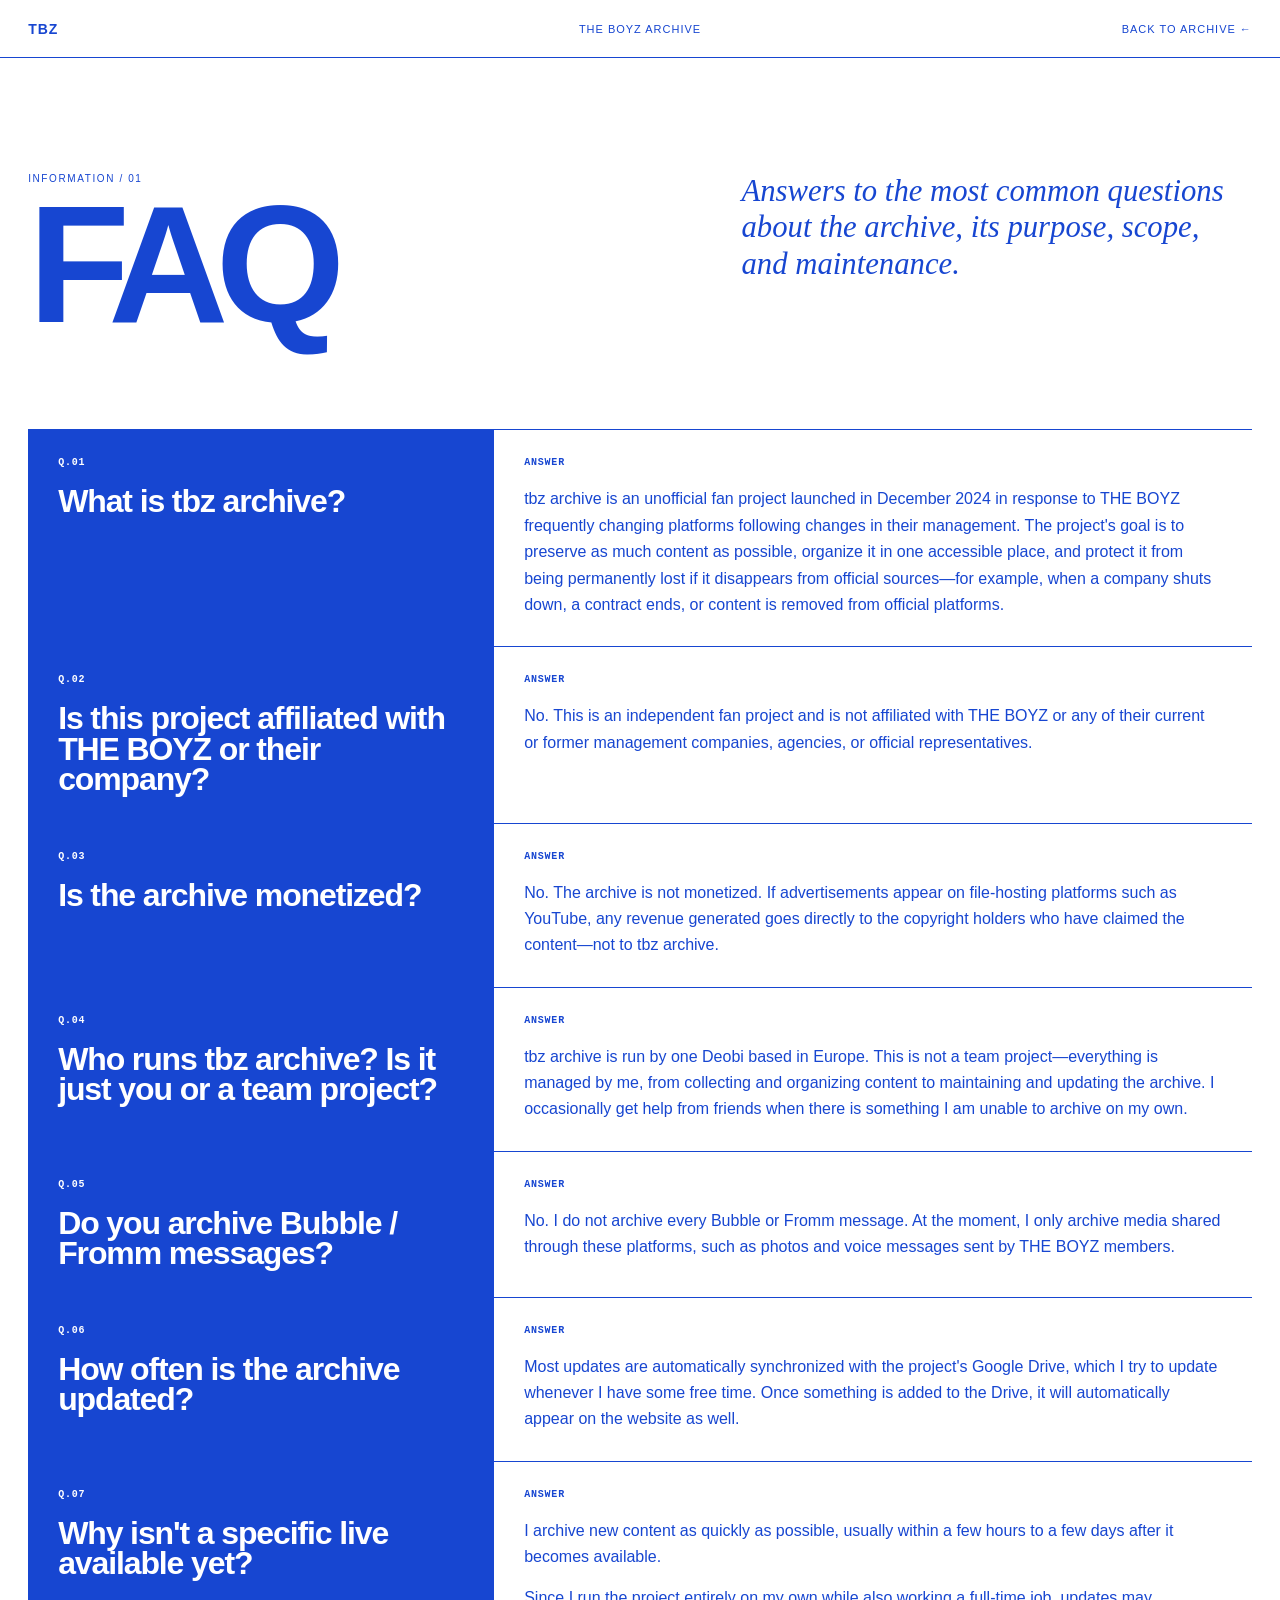
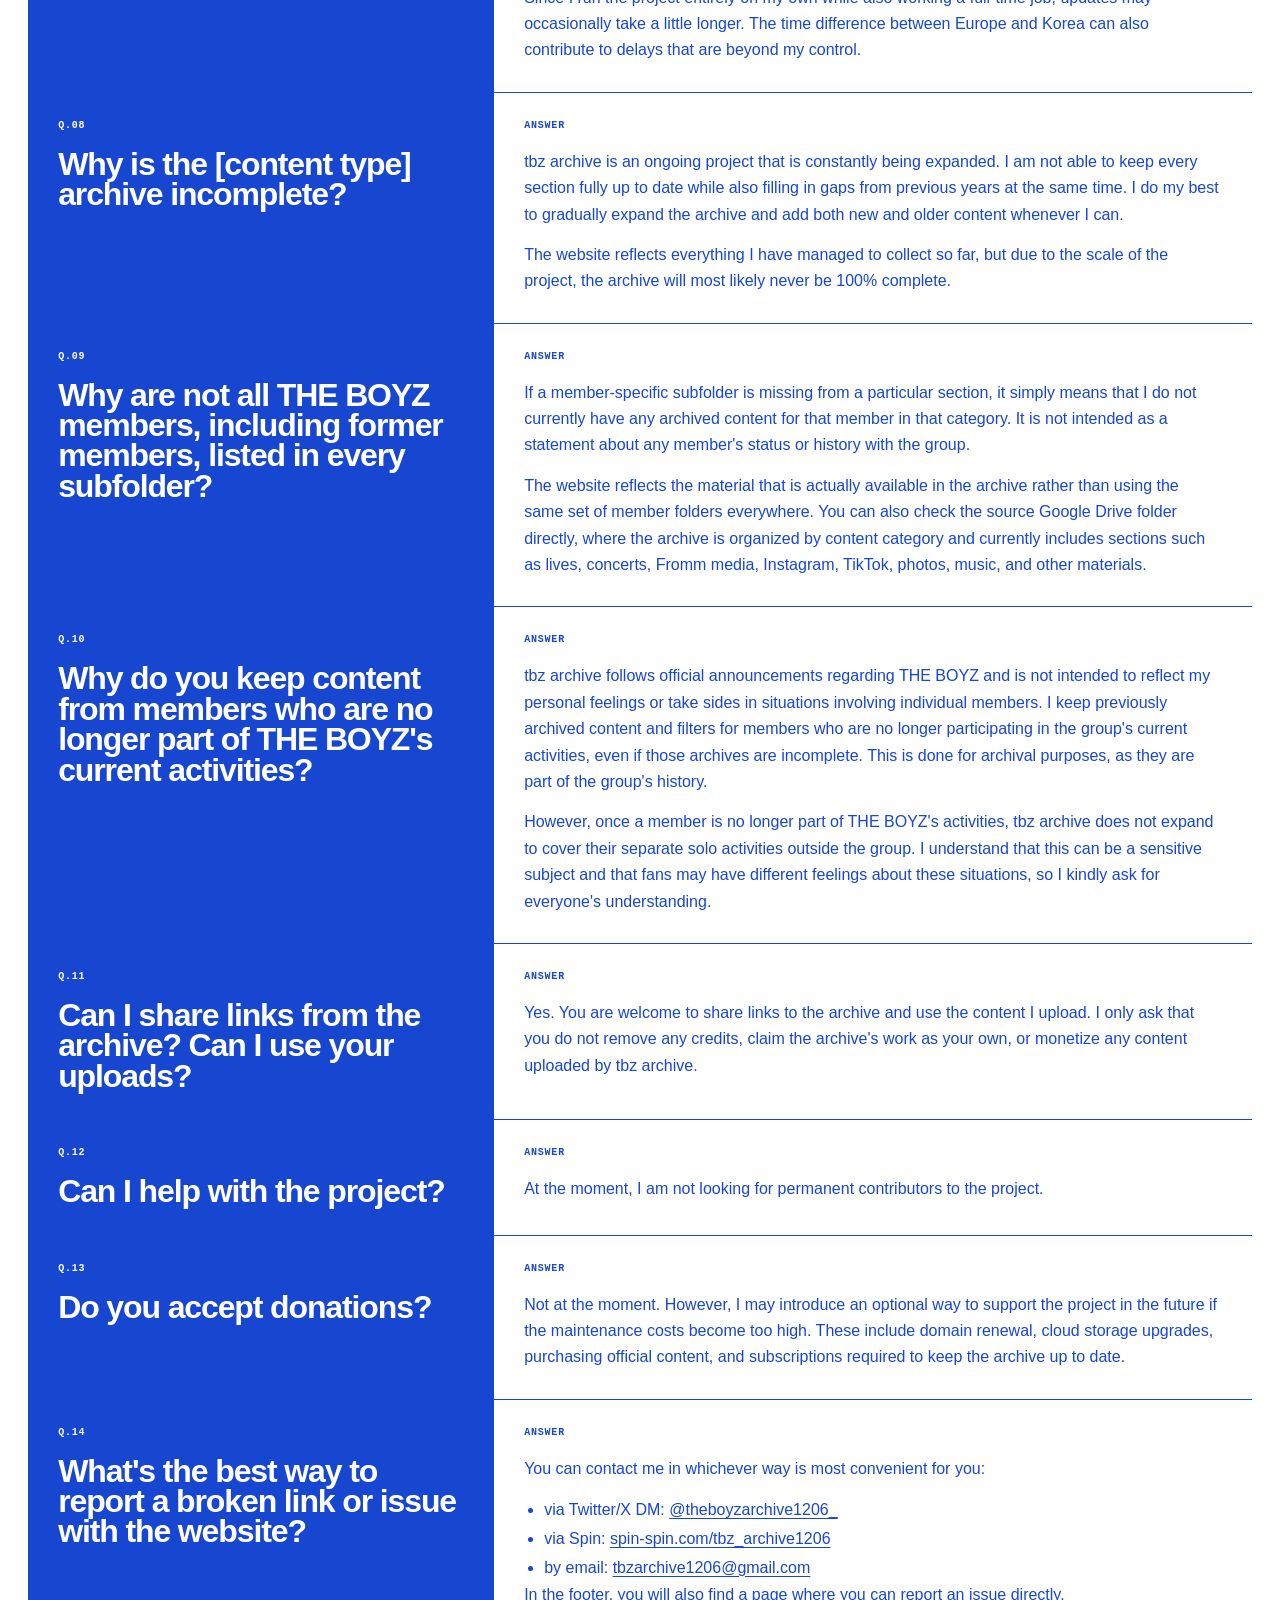
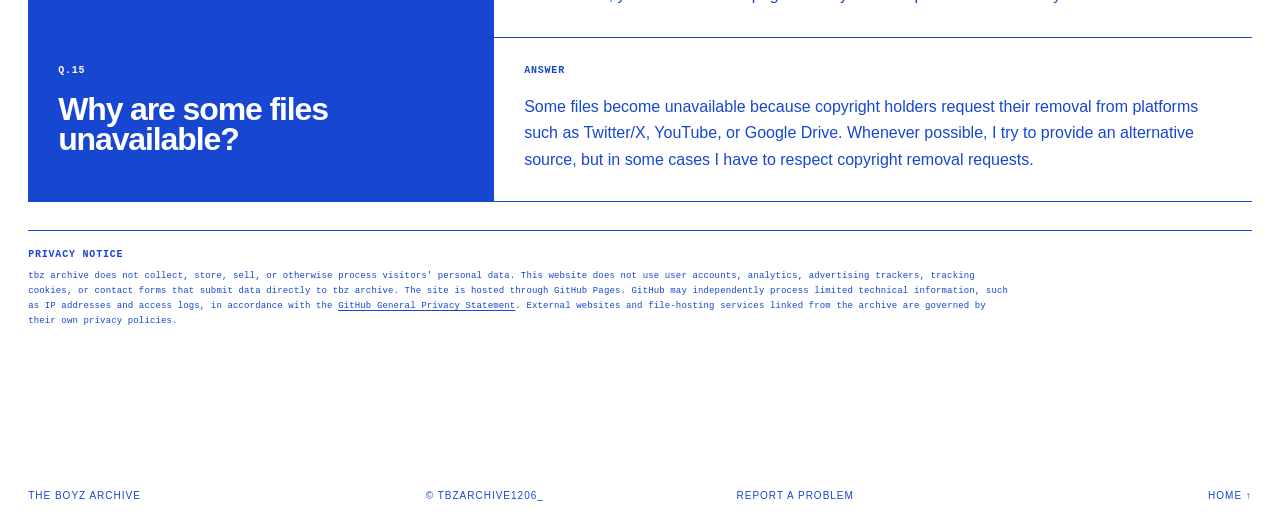
==== commit 0a6fd2a2: "Add files via upload" ====
--- a/faq.html
+++ b/faq.html
@@ -6,27 +6,31 @@
   <title>FAQ — THE BOYZ ARCHIVE</title>
   <meta name="description" content="Frequently asked questions about THE BOYZ ARCHIVE">
   <link rel="icon" type="image/png" href="./icon.png">
-  <link rel="apple-touch-icon" href="./icon.png">
-  <link rel="stylesheet" href="./styles.css">
-  <style>
-    .faq-list { border-top: 1px solid currentColor; }
-    .faq-item { display: grid; grid-template-columns: minmax(230px, 38%) 1fr; border-bottom: 1px solid currentColor; }
-    .faq-question, .faq-answer { padding: 28px 30px; }
-    .faq-question { background: var(--blue, #1746d1); color: #fff; }
-    .faq-answer { border-left: 1px solid currentColor; }
-    .faq-label { display: block; margin-bottom: 18px; font: 700 10px/1 "Courier New", monospace; letter-spacing: .08em; }
-    .faq-question h2 { margin: 0; font: 800 clamp(22px, 2.5vw, 38px)/.95 "Arial Narrow", Arial, sans-serif; letter-spacing: -.035em; }
-    .faq-answer p { margin: 0 0 14px; line-height: 1.65; }
-    .faq-answer p:last-child { margin-bottom: 0; }
-    .faq-answer ul { margin: 14px 0 0; padding-left: 20px; line-height: 1.8; }
-    .faq-answer a { text-decoration: underline; text-underline-offset: 3px; }
-    @media (max-width: 720px) {
-      .faq-item { grid-template-columns: 1fr; }
-      .faq-question, .faq-answer { padding: 22px 15px; }
-      .faq-answer { border-left: 0; }
-      .faq-question h2 { font-size: 27px; }
-    }
-  </style>
+  <link rel="apple-touch-icon" href="./icon.png">
+  <link rel="stylesheet" href="./styles.css">
+  <style>
+    .faq-list { border-top: 1px solid currentColor; }
+    .faq-item { display: grid; grid-template-columns: minmax(230px, 38%) 1fr; border-bottom: 1px solid currentColor; }
+    .faq-question, .faq-answer { padding: 28px 30px; }
+    .faq-question { background: var(--blue, #1746d1); color: #fff; }
+    .faq-answer { border-left: 1px solid currentColor; }
+    .faq-label { display: block; margin-bottom: 18px; font: 700 10px/1 "Courier New", monospace; letter-spacing: .08em; }
+    .faq-question h2 { margin: 0; font: 800 clamp(22px, 2.5vw, 38px)/.95 "Arial Narrow", Arial, sans-serif; letter-spacing: -.035em; }
+    .faq-answer p { margin: 0 0 14px; line-height: 1.65; }
+    .faq-answer p:last-child { margin-bottom: 0; }
+    .faq-answer ul { margin: 14px 0 0; padding-left: 20px; line-height: 1.8; }
+    .faq-answer a { text-decoration: underline; text-underline-offset: 3px; }
+    .privacy-notice { margin-top: 28px; padding: 18px 0; border-top: 1px solid currentColor; font: 9px/1.65 "Courier New", monospace; letter-spacing: .015em; }
+    .privacy-notice h2 { margin: 0 0 8px; font: 700 10px/1.2 "Courier New", monospace; letter-spacing: .08em; text-transform: uppercase; }
+    .privacy-notice p { margin: 0; max-width: 980px; }
+    .privacy-notice a { text-decoration: underline; text-underline-offset: 2px; }
+    @media (max-width: 720px) {
+      .faq-item { grid-template-columns: 1fr; }
+      .faq-question, .faq-answer { padding: 22px 15px; }
+      .faq-answer { border-left: 0; }
+      .faq-question h2 { font-size: 27px; }
+    }
+  </style>
 </head>
 <body class="subpage">
   <header class="topbar">
@@ -37,71 +41,75 @@
   <main class="subpage-main">
     <div class="subpage-header">
       <div><span class="subpage-kicker">INFORMATION / 01</span><h1>FAQ</h1></div>
-      <p class="subpage-intro">Answers to the most common questions about the archive, its purpose, scope, and maintenance.</p>
-    </div>
-    <section class="content-card faq-list" aria-label="Frequently asked questions">
-      <article class="faq-item">
-        <div class="faq-question"><span class="faq-label">Q.01</span><h2>What is tbz archive?</h2></div>
-        <div class="faq-answer"><span class="faq-label">ANSWER</span><p>tbz archive is an unofficial fan project launched in December 2024 in response to THE BOYZ frequently changing platforms following changes in their management. The project's goal is to preserve as much content as possible, organize it in one accessible place, and protect it from being permanently lost if it disappears from official sources—for example, when a company shuts down, a contract ends, or content is removed from official platforms.</p></div>
-      </article>
-      <article class="faq-item">
-        <div class="faq-question"><span class="faq-label">Q.02</span><h2>Is this project affiliated with THE BOYZ or their company?</h2></div>
-        <div class="faq-answer"><span class="faq-label">ANSWER</span><p>No. This is an independent fan project and is not affiliated with THE BOYZ or any of their current or former management companies, agencies, or official representatives.</p></div>
-      </article>
-      <article class="faq-item">
-        <div class="faq-question"><span class="faq-label">Q.03</span><h2>Is the archive monetized?</h2></div>
-        <div class="faq-answer"><span class="faq-label">ANSWER</span><p>No. The archive is not monetized. If advertisements appear on file-hosting platforms such as YouTube, any revenue generated goes directly to the copyright holders who have claimed the content—not to tbz archive.</p></div>
-      </article>
-      <article class="faq-item">
-        <div class="faq-question"><span class="faq-label">Q.04</span><h2>Who runs tbz archive? Is it just you or a team project?</h2></div>
-        <div class="faq-answer"><span class="faq-label">ANSWER</span><p>tbz archive is run by one Deobi based in Europe. This is not a team project—everything is managed by me, from collecting and organizing content to maintaining and updating the archive. I occasionally get help from friends when there is something I am unable to archive on my own.</p></div>
-      </article>
-      <article class="faq-item">
-        <div class="faq-question"><span class="faq-label">Q.05</span><h2>Do you archive Bubble / Fromm messages?</h2></div>
-        <div class="faq-answer"><span class="faq-label">ANSWER</span><p>No. I do not archive every Bubble or Fromm message. At the moment, I only archive media shared through these platforms, such as photos and voice messages sent by THE BOYZ members.</p></div>
-      </article>
-      <article class="faq-item">
-        <div class="faq-question"><span class="faq-label">Q.06</span><h2>How often is the archive updated?</h2></div>
-        <div class="faq-answer"><span class="faq-label">ANSWER</span><p>Most updates are automatically synchronized with the project's Google Drive, which I try to update whenever I have some free time. Once something is added to the Drive, it will automatically appear on the website as well.</p></div>
-      </article>
-      <article class="faq-item">
-        <div class="faq-question"><span class="faq-label">Q.07</span><h2>Why isn't a specific live available yet?</h2></div>
-        <div class="faq-answer"><span class="faq-label">ANSWER</span><p>I archive new content as quickly as possible, usually within a few hours to a few days after it becomes available.</p><p>Since I run the project entirely on my own while also working a full-time job, updates may occasionally take a little longer. The time difference between Europe and Korea can also contribute to delays that are beyond my control.</p></div>
-      </article>
-      <article class="faq-item">
-        <div class="faq-question"><span class="faq-label">Q.08</span><h2>Why is the [content type] archive incomplete?</h2></div>
-        <div class="faq-answer"><span class="faq-label">ANSWER</span><p>tbz archive is an ongoing project that is constantly being expanded. I am not able to keep every section fully up to date while also filling in gaps from previous years at the same time. I do my best to gradually expand the archive and add both new and older content whenever I can.</p><p>The website reflects everything I have managed to collect so far, but due to the scale of the project, the archive will most likely never be 100% complete.</p></div>
-      </article>
-      <article class="faq-item">
-        <div class="faq-question"><span class="faq-label">Q.09</span><h2>Why are not all THE BOYZ members, including former members, listed in every subfolder?</h2></div>
-        <div class="faq-answer"><span class="faq-label">ANSWER</span><p>If a member-specific subfolder is missing from a particular section, it simply means that I do not currently have any archived content for that member in that category. It is not intended as a statement about any member's status or history with the group.</p><p>The website reflects the material that is actually available in the archive rather than using the same set of member folders everywhere. You can also check the source Google Drive folder directly, where the archive is organized by content category and currently includes sections such as lives, concerts, Fromm media, Instagram, TikTok, photos, music, and other materials.</p></div>
-      </article>
-      <article class="faq-item">
-        <div class="faq-question"><span class="faq-label">Q.10</span><h2>Why do you keep content from members who are no longer part of THE BOYZ's current activities?</h2></div>
-        <div class="faq-answer"><span class="faq-label">ANSWER</span><p>tbz archive follows official announcements regarding THE BOYZ and is not intended to reflect my personal feelings or take sides in situations involving individual members. I keep previously archived content and filters for members who are no longer participating in the group's current activities, even if those archives are incomplete. This is done for archival purposes, as they are part of the group's history.</p><p>However, once a member is no longer part of THE BOYZ's activities, tbz archive does not expand to cover their separate solo activities outside the group. I understand that this can be a sensitive subject and that fans may have different feelings about these situations, so I kindly ask for everyone's understanding.</p></div>
-      </article>
-      <article class="faq-item">
-        <div class="faq-question"><span class="faq-label">Q.11</span><h2>Can I share links from the archive? Can I use your uploads?</h2></div>
-        <div class="faq-answer"><span class="faq-label">ANSWER</span><p>Yes. You are welcome to share links to the archive and use the content I upload. I only ask that you do not remove any credits, claim the archive's work as your own, or monetize any content uploaded by tbz archive.</p></div>
-      </article>
-      <article class="faq-item">
-        <div class="faq-question"><span class="faq-label">Q.12</span><h2>Can I help with the project?</h2></div>
-        <div class="faq-answer"><span class="faq-label">ANSWER</span><p>At the moment, I am not looking for permanent contributors to the project.</p></div>
-      </article>
-      <article class="faq-item">
-        <div class="faq-question"><span class="faq-label">Q.13</span><h2>Do you accept donations?</h2></div>
-        <div class="faq-answer"><span class="faq-label">ANSWER</span><p>Not at the moment. However, I may introduce an optional way to support the project in the future if the maintenance costs become too high. These include domain renewal, cloud storage upgrades, purchasing official content, and subscriptions required to keep the archive up to date.</p></div>
-      </article>
-      <article class="faq-item">
-        <div class="faq-question"><span class="faq-label">Q.14</span><h2>What's the best way to report a broken link or issue with the website?</h2></div>
-        <div class="faq-answer"><span class="faq-label">ANSWER</span><p>You can contact me in whichever way is most convenient for you:</p><ul><li>via Twitter/X DM: <a href="https://x.com/theboyzarchive1206_" target="_blank" rel="noopener noreferrer">@theboyzarchive1206_</a></li><li>via Spin: <a href="https://spin-spin.com/tbz_archive1206" target="_blank" rel="noopener noreferrer">spin-spin.com/tbz_archive1206</a></li><li>by email: <a href="mailto:tbz.archive1206@gmail.com">tbz.archive1206@gmail.com</a></li></ul><p>In the footer, you will also find a page where you can report an issue directly.</p></div>
-      </article>
-      <article class="faq-item">
-        <div class="faq-question"><span class="faq-label">Q.15</span><h2>Why are some files unavailable?</h2></div>
-        <div class="faq-answer"><span class="faq-label">ANSWER</span><p>Some files become unavailable because copyright holders request their removal from platforms such as Twitter/X, YouTube, or Google Drive. Whenever possible, I try to provide an alternative source, but in some cases I have to respect copyright removal requests.</p></div>
-      </article>
-    </section>
-  </main>
+      <p class="subpage-intro">Answers to the most common questions about the archive, its purpose, scope, and maintenance.</p>
+    </div>
+    <section class="content-card faq-list" aria-label="Frequently asked questions">
+      <article class="faq-item">
+        <div class="faq-question"><span class="faq-label">Q.01</span><h2>What is tbz archive?</h2></div>
+        <div class="faq-answer"><span class="faq-label">ANSWER</span><p>tbz archive is an unofficial fan project launched in December 2024 in response to THE BOYZ frequently changing platforms following changes in their management. The project's goal is to preserve as much content as possible, organize it in one accessible place, and protect it from being permanently lost if it disappears from official sources—for example, when a company shuts down, a contract ends, or content is removed from official platforms.</p></div>
+      </article>
+      <article class="faq-item">
+        <div class="faq-question"><span class="faq-label">Q.02</span><h2>Is this project affiliated with THE BOYZ or their company?</h2></div>
+        <div class="faq-answer"><span class="faq-label">ANSWER</span><p>No. This is an independent fan project and is not affiliated with THE BOYZ or any of their current or former management companies, agencies, or official representatives.</p></div>
+      </article>
+      <article class="faq-item">
+        <div class="faq-question"><span class="faq-label">Q.03</span><h2>Is the archive monetized?</h2></div>
+        <div class="faq-answer"><span class="faq-label">ANSWER</span><p>No. The archive is not monetized. If advertisements appear on file-hosting platforms such as YouTube, any revenue generated goes directly to the copyright holders who have claimed the content—not to tbz archive.</p></div>
+      </article>
+      <article class="faq-item">
+        <div class="faq-question"><span class="faq-label">Q.04</span><h2>Who runs tbz archive? Is it just you or a team project?</h2></div>
+        <div class="faq-answer"><span class="faq-label">ANSWER</span><p>tbz archive is run by one Deobi based in Europe. This is not a team project—everything is managed by me, from collecting and organizing content to maintaining and updating the archive. I occasionally get help from friends when there is something I am unable to archive on my own.</p></div>
+      </article>
+      <article class="faq-item">
+        <div class="faq-question"><span class="faq-label">Q.05</span><h2>Do you archive Bubble / Fromm messages?</h2></div>
+        <div class="faq-answer"><span class="faq-label">ANSWER</span><p>No. I do not archive every Bubble or Fromm message. At the moment, I only archive media shared through these platforms, such as photos and voice messages sent by THE BOYZ members.</p></div>
+      </article>
+      <article class="faq-item">
+        <div class="faq-question"><span class="faq-label">Q.06</span><h2>How often is the archive updated?</h2></div>
+        <div class="faq-answer"><span class="faq-label">ANSWER</span><p>Most updates are automatically synchronized with the project's Google Drive, which I try to update whenever I have some free time. Once something is added to the Drive, it will automatically appear on the website as well.</p></div>
+      </article>
+      <article class="faq-item">
+        <div class="faq-question"><span class="faq-label">Q.07</span><h2>Why isn't a specific live available yet?</h2></div>
+        <div class="faq-answer"><span class="faq-label">ANSWER</span><p>I archive new content as quickly as possible, usually within a few hours to a few days after it becomes available.</p><p>Since I run the project entirely on my own while also working a full-time job, updates may occasionally take a little longer. The time difference between Europe and Korea can also contribute to delays that are beyond my control.</p></div>
+      </article>
+      <article class="faq-item">
+        <div class="faq-question"><span class="faq-label">Q.08</span><h2>Why is the [content type] archive incomplete?</h2></div>
+        <div class="faq-answer"><span class="faq-label">ANSWER</span><p>tbz archive is an ongoing project that is constantly being expanded. I am not able to keep every section fully up to date while also filling in gaps from previous years at the same time. I do my best to gradually expand the archive and add both new and older content whenever I can.</p><p>The website reflects everything I have managed to collect so far, but due to the scale of the project, the archive will most likely never be 100% complete.</p></div>
+      </article>
+      <article class="faq-item">
+        <div class="faq-question"><span class="faq-label">Q.09</span><h2>Why are not all THE BOYZ members, including former members, listed in every subfolder?</h2></div>
+        <div class="faq-answer"><span class="faq-label">ANSWER</span><p>If a member-specific subfolder is missing from a particular section, it simply means that I do not currently have any archived content for that member in that category. It is not intended as a statement about any member's status or history with the group.</p><p>The website reflects the material that is actually available in the archive rather than using the same set of member folders everywhere. You can also check the source Google Drive folder directly, where the archive is organized by content category and currently includes sections such as lives, concerts, Fromm media, Instagram, TikTok, photos, music, and other materials.</p></div>
+      </article>
+      <article class="faq-item">
+        <div class="faq-question"><span class="faq-label">Q.10</span><h2>Why do you keep content from members who are no longer part of THE BOYZ's current activities?</h2></div>
+        <div class="faq-answer"><span class="faq-label">ANSWER</span><p>tbz archive follows official announcements regarding THE BOYZ and is not intended to reflect my personal feelings or take sides in situations involving individual members. I keep previously archived content and filters for members who are no longer participating in the group's current activities, even if those archives are incomplete. This is done for archival purposes, as they are part of the group's history.</p><p>However, once a member is no longer part of THE BOYZ's activities, tbz archive does not expand to cover their separate solo activities outside the group. I understand that this can be a sensitive subject and that fans may have different feelings about these situations, so I kindly ask for everyone's understanding.</p></div>
+      </article>
+      <article class="faq-item">
+        <div class="faq-question"><span class="faq-label">Q.11</span><h2>Can I share links from the archive? Can I use your uploads?</h2></div>
+        <div class="faq-answer"><span class="faq-label">ANSWER</span><p>Yes. You are welcome to share links to the archive and use the content I upload. I only ask that you do not remove any credits, claim the archive's work as your own, or monetize any content uploaded by tbz archive.</p></div>
+      </article>
+      <article class="faq-item">
+        <div class="faq-question"><span class="faq-label">Q.12</span><h2>Can I help with the project?</h2></div>
+        <div class="faq-answer"><span class="faq-label">ANSWER</span><p>At the moment, I am not looking for permanent contributors to the project.</p></div>
+      </article>
+      <article class="faq-item">
+        <div class="faq-question"><span class="faq-label">Q.13</span><h2>Do you accept donations?</h2></div>
+        <div class="faq-answer"><span class="faq-label">ANSWER</span><p>Not at the moment. However, I may introduce an optional way to support the project in the future if the maintenance costs become too high. These include domain renewal, cloud storage upgrades, purchasing official content, and subscriptions required to keep the archive up to date.</p></div>
+      </article>
+      <article class="faq-item">
+        <div class="faq-question"><span class="faq-label">Q.14</span><h2>What's the best way to report a broken link or issue with the website?</h2></div>
+        <div class="faq-answer"><span class="faq-label">ANSWER</span><p>You can contact me in whichever way is most convenient for you:</p><ul><li>via Twitter/X DM: <a href="https://x.com/theboyzarchive1206_" target="_blank" rel="noopener noreferrer">@theboyzarchive1206_</a></li><li>via Spin: <a href="https://spin-spin.com/tbz_archive1206" target="_blank" rel="noopener noreferrer">spin-spin.com/tbz_archive1206</a></li><li>by email: <a href="mailto:tbzarchive1206@gmail.com">tbzarchive1206@gmail.com</a></li></ul><p>In the footer, you will also find a page where you can report an issue directly.</p></div>
+      </article>
+      <article class="faq-item">
+        <div class="faq-question"><span class="faq-label">Q.15</span><h2>Why are some files unavailable?</h2></div>
+        <div class="faq-answer"><span class="faq-label">ANSWER</span><p>Some files become unavailable because copyright holders request their removal from platforms such as Twitter/X, YouTube, or Google Drive. Whenever possible, I try to provide an alternative source, but in some cases I have to respect copyright removal requests.</p></div>
+      </article>
+    </section>
+    <aside class="privacy-notice" aria-labelledby="privacy-notice-title">
+      <h2 id="privacy-notice-title">Privacy notice</h2>
+      <p>tbz archive does not collect, store, sell, or otherwise process visitors' personal data. This website does not use user accounts, analytics, advertising trackers, tracking cookies, or contact forms that submit data directly to tbz archive. The site is hosted through GitHub Pages. GitHub may independently process limited technical information, such as IP addresses and access logs, in accordance with the <a href="https://docs.github.com/en/site-policy/privacy-policies/github-general-privacy-statement" target="_blank" rel="noopener noreferrer">GitHub General Privacy Statement</a>. External websites and file-hosting services linked from the archive are governed by their own privacy policies.</p>
+    </aside>
+  </main>
   <footer>
     <p>THE BOYZ ARCHIVE</p>
     <p>© TBZARCHIVE1206_</p>
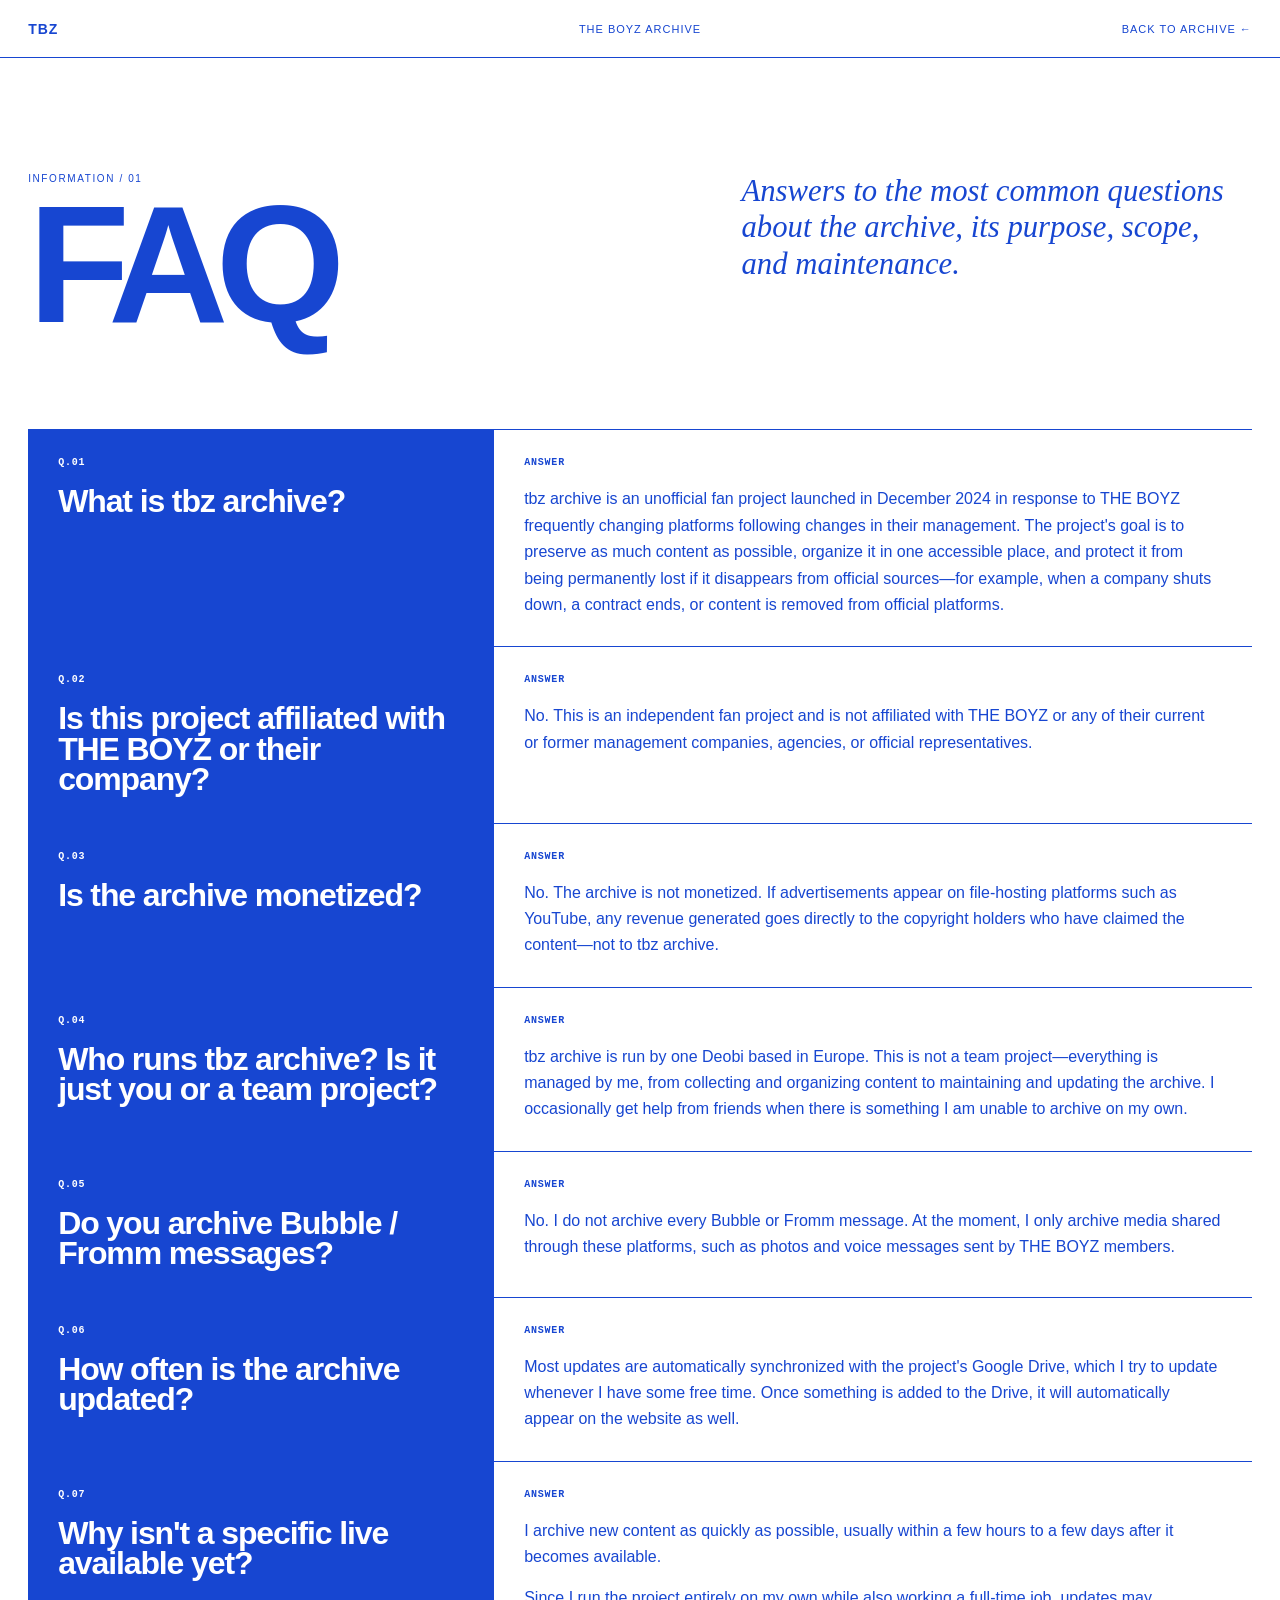
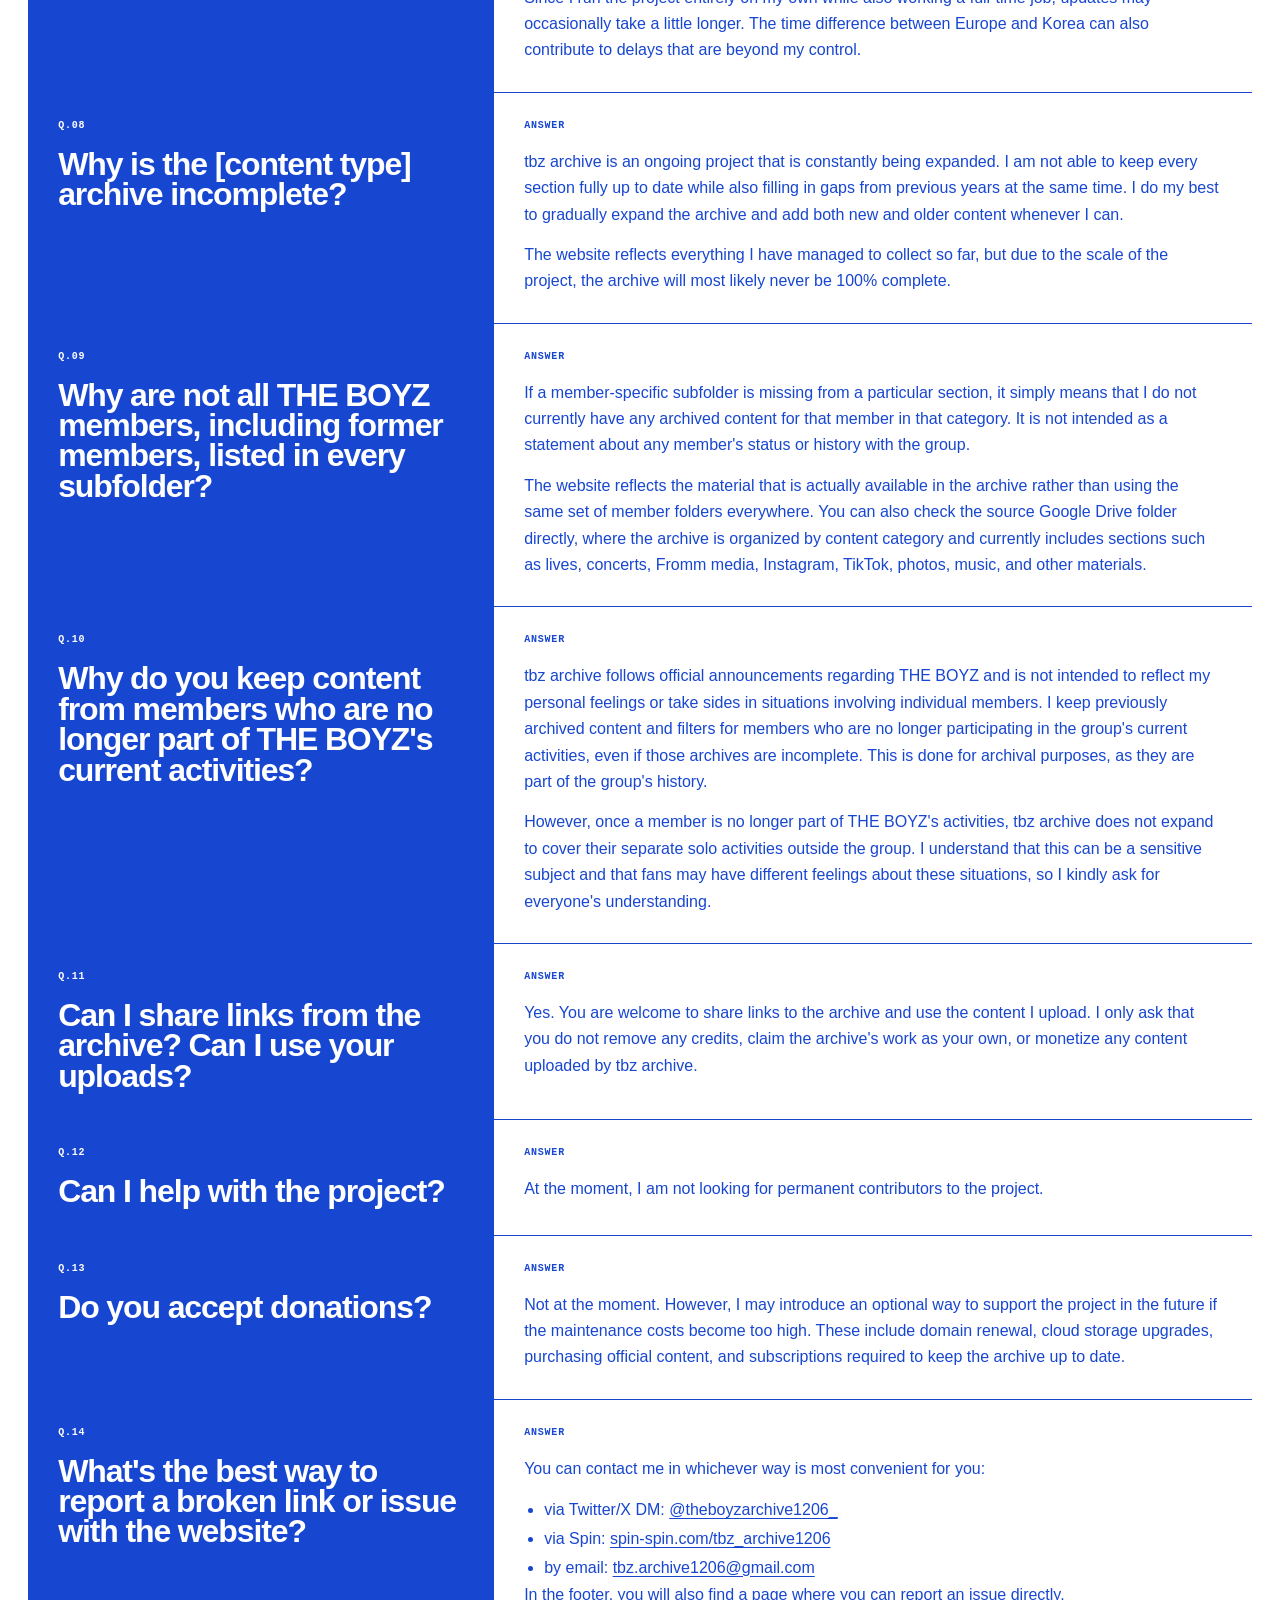
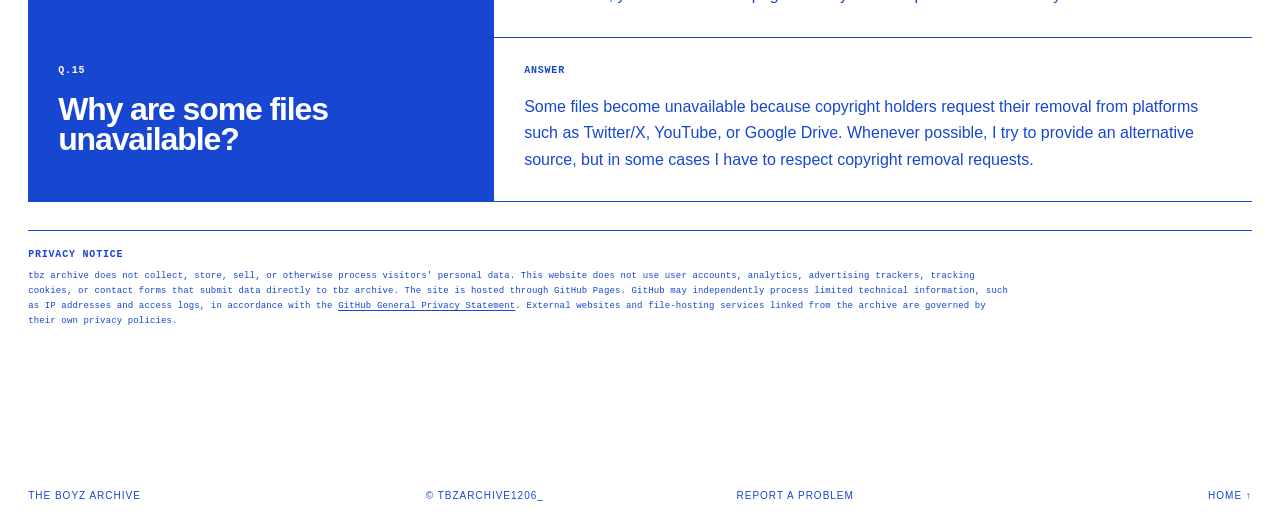
==== commit a550fad1: "Update faq.html" ====
--- a/faq.html
+++ b/faq.html
@@ -6,31 +6,31 @@
   <title>FAQ — THE BOYZ ARCHIVE</title>
   <meta name="description" content="Frequently asked questions about THE BOYZ ARCHIVE">
   <link rel="icon" type="image/png" href="./icon.png">
-  <link rel="apple-touch-icon" href="./icon.png">
-  <link rel="stylesheet" href="./styles.css">
-  <style>
-    .faq-list { border-top: 1px solid currentColor; }
-    .faq-item { display: grid; grid-template-columns: minmax(230px, 38%) 1fr; border-bottom: 1px solid currentColor; }
-    .faq-question, .faq-answer { padding: 28px 30px; }
-    .faq-question { background: var(--blue, #1746d1); color: #fff; }
-    .faq-answer { border-left: 1px solid currentColor; }
-    .faq-label { display: block; margin-bottom: 18px; font: 700 10px/1 "Courier New", monospace; letter-spacing: .08em; }
-    .faq-question h2 { margin: 0; font: 800 clamp(22px, 2.5vw, 38px)/.95 "Arial Narrow", Arial, sans-serif; letter-spacing: -.035em; }
-    .faq-answer p { margin: 0 0 14px; line-height: 1.65; }
-    .faq-answer p:last-child { margin-bottom: 0; }
-    .faq-answer ul { margin: 14px 0 0; padding-left: 20px; line-height: 1.8; }
-    .faq-answer a { text-decoration: underline; text-underline-offset: 3px; }
-    .privacy-notice { margin-top: 28px; padding: 18px 0; border-top: 1px solid currentColor; font: 9px/1.65 "Courier New", monospace; letter-spacing: .015em; }
-    .privacy-notice h2 { margin: 0 0 8px; font: 700 10px/1.2 "Courier New", monospace; letter-spacing: .08em; text-transform: uppercase; }
-    .privacy-notice p { margin: 0; max-width: 980px; }
-    .privacy-notice a { text-decoration: underline; text-underline-offset: 2px; }
-    @media (max-width: 720px) {
-      .faq-item { grid-template-columns: 1fr; }
-      .faq-question, .faq-answer { padding: 22px 15px; }
-      .faq-answer { border-left: 0; }
-      .faq-question h2 { font-size: 27px; }
-    }
-  </style>
+  <link rel="apple-touch-icon" href="./icon.png">
+  <link rel="stylesheet" href="./styles.css">
+  <style>
+    .faq-list { border-top: 1px solid currentColor; }
+    .faq-item { display: grid; grid-template-columns: minmax(230px, 38%) 1fr; border-bottom: 1px solid currentColor; }
+    .faq-question, .faq-answer { padding: 28px 30px; }
+    .faq-question { background: var(--blue, #1746d1); color: #fff; }
+    .faq-answer { border-left: 1px solid currentColor; }
+    .faq-label { display: block; margin-bottom: 18px; font: 700 10px/1 "Courier New", monospace; letter-spacing: .08em; }
+    .faq-question h2 { margin: 0; font: 800 clamp(22px, 2.5vw, 38px)/.95 "Arial Narrow", Arial, sans-serif; letter-spacing: -.035em; }
+    .faq-answer p { margin: 0 0 14px; line-height: 1.65; }
+    .faq-answer p:last-child { margin-bottom: 0; }
+    .faq-answer ul { margin: 14px 0 0; padding-left: 20px; line-height: 1.8; }
+    .faq-answer a { text-decoration: underline; text-underline-offset: 3px; }
+    .privacy-notice { margin-top: 28px; padding: 18px 0; border-top: 1px solid currentColor; font: 9px/1.65 "Courier New", monospace; letter-spacing: .015em; }
+    .privacy-notice h2 { margin: 0 0 8px; font: 700 10px/1.2 "Courier New", monospace; letter-spacing: .08em; text-transform: uppercase; }
+    .privacy-notice p { margin: 0; max-width: 980px; }
+    .privacy-notice a { text-decoration: underline; text-underline-offset: 2px; }
+    @media (max-width: 720px) {
+      .faq-item { grid-template-columns: 1fr; }
+      .faq-question, .faq-answer { padding: 22px 15px; }
+      .faq-answer { border-left: 0; }
+      .faq-question h2 { font-size: 27px; }
+    }
+  </style>
 </head>
 <body class="subpage">
   <header class="topbar">
@@ -41,75 +41,75 @@
   <main class="subpage-main">
     <div class="subpage-header">
       <div><span class="subpage-kicker">INFORMATION / 01</span><h1>FAQ</h1></div>
-      <p class="subpage-intro">Answers to the most common questions about the archive, its purpose, scope, and maintenance.</p>
-    </div>
-    <section class="content-card faq-list" aria-label="Frequently asked questions">
-      <article class="faq-item">
-        <div class="faq-question"><span class="faq-label">Q.01</span><h2>What is tbz archive?</h2></div>
-        <div class="faq-answer"><span class="faq-label">ANSWER</span><p>tbz archive is an unofficial fan project launched in December 2024 in response to THE BOYZ frequently changing platforms following changes in their management. The project's goal is to preserve as much content as possible, organize it in one accessible place, and protect it from being permanently lost if it disappears from official sources—for example, when a company shuts down, a contract ends, or content is removed from official platforms.</p></div>
-      </article>
-      <article class="faq-item">
-        <div class="faq-question"><span class="faq-label">Q.02</span><h2>Is this project affiliated with THE BOYZ or their company?</h2></div>
-        <div class="faq-answer"><span class="faq-label">ANSWER</span><p>No. This is an independent fan project and is not affiliated with THE BOYZ or any of their current or former management companies, agencies, or official representatives.</p></div>
-      </article>
-      <article class="faq-item">
-        <div class="faq-question"><span class="faq-label">Q.03</span><h2>Is the archive monetized?</h2></div>
-        <div class="faq-answer"><span class="faq-label">ANSWER</span><p>No. The archive is not monetized. If advertisements appear on file-hosting platforms such as YouTube, any revenue generated goes directly to the copyright holders who have claimed the content—not to tbz archive.</p></div>
-      </article>
-      <article class="faq-item">
-        <div class="faq-question"><span class="faq-label">Q.04</span><h2>Who runs tbz archive? Is it just you or a team project?</h2></div>
-        <div class="faq-answer"><span class="faq-label">ANSWER</span><p>tbz archive is run by one Deobi based in Europe. This is not a team project—everything is managed by me, from collecting and organizing content to maintaining and updating the archive. I occasionally get help from friends when there is something I am unable to archive on my own.</p></div>
-      </article>
-      <article class="faq-item">
-        <div class="faq-question"><span class="faq-label">Q.05</span><h2>Do you archive Bubble / Fromm messages?</h2></div>
-        <div class="faq-answer"><span class="faq-label">ANSWER</span><p>No. I do not archive every Bubble or Fromm message. At the moment, I only archive media shared through these platforms, such as photos and voice messages sent by THE BOYZ members.</p></div>
-      </article>
-      <article class="faq-item">
-        <div class="faq-question"><span class="faq-label">Q.06</span><h2>How often is the archive updated?</h2></div>
-        <div class="faq-answer"><span class="faq-label">ANSWER</span><p>Most updates are automatically synchronized with the project's Google Drive, which I try to update whenever I have some free time. Once something is added to the Drive, it will automatically appear on the website as well.</p></div>
-      </article>
-      <article class="faq-item">
-        <div class="faq-question"><span class="faq-label">Q.07</span><h2>Why isn't a specific live available yet?</h2></div>
-        <div class="faq-answer"><span class="faq-label">ANSWER</span><p>I archive new content as quickly as possible, usually within a few hours to a few days after it becomes available.</p><p>Since I run the project entirely on my own while also working a full-time job, updates may occasionally take a little longer. The time difference between Europe and Korea can also contribute to delays that are beyond my control.</p></div>
-      </article>
-      <article class="faq-item">
-        <div class="faq-question"><span class="faq-label">Q.08</span><h2>Why is the [content type] archive incomplete?</h2></div>
-        <div class="faq-answer"><span class="faq-label">ANSWER</span><p>tbz archive is an ongoing project that is constantly being expanded. I am not able to keep every section fully up to date while also filling in gaps from previous years at the same time. I do my best to gradually expand the archive and add both new and older content whenever I can.</p><p>The website reflects everything I have managed to collect so far, but due to the scale of the project, the archive will most likely never be 100% complete.</p></div>
-      </article>
-      <article class="faq-item">
-        <div class="faq-question"><span class="faq-label">Q.09</span><h2>Why are not all THE BOYZ members, including former members, listed in every subfolder?</h2></div>
-        <div class="faq-answer"><span class="faq-label">ANSWER</span><p>If a member-specific subfolder is missing from a particular section, it simply means that I do not currently have any archived content for that member in that category. It is not intended as a statement about any member's status or history with the group.</p><p>The website reflects the material that is actually available in the archive rather than using the same set of member folders everywhere. You can also check the source Google Drive folder directly, where the archive is organized by content category and currently includes sections such as lives, concerts, Fromm media, Instagram, TikTok, photos, music, and other materials.</p></div>
-      </article>
-      <article class="faq-item">
-        <div class="faq-question"><span class="faq-label">Q.10</span><h2>Why do you keep content from members who are no longer part of THE BOYZ's current activities?</h2></div>
-        <div class="faq-answer"><span class="faq-label">ANSWER</span><p>tbz archive follows official announcements regarding THE BOYZ and is not intended to reflect my personal feelings or take sides in situations involving individual members. I keep previously archived content and filters for members who are no longer participating in the group's current activities, even if those archives are incomplete. This is done for archival purposes, as they are part of the group's history.</p><p>However, once a member is no longer part of THE BOYZ's activities, tbz archive does not expand to cover their separate solo activities outside the group. I understand that this can be a sensitive subject and that fans may have different feelings about these situations, so I kindly ask for everyone's understanding.</p></div>
-      </article>
-      <article class="faq-item">
-        <div class="faq-question"><span class="faq-label">Q.11</span><h2>Can I share links from the archive? Can I use your uploads?</h2></div>
-        <div class="faq-answer"><span class="faq-label">ANSWER</span><p>Yes. You are welcome to share links to the archive and use the content I upload. I only ask that you do not remove any credits, claim the archive's work as your own, or monetize any content uploaded by tbz archive.</p></div>
-      </article>
-      <article class="faq-item">
-        <div class="faq-question"><span class="faq-label">Q.12</span><h2>Can I help with the project?</h2></div>
-        <div class="faq-answer"><span class="faq-label">ANSWER</span><p>At the moment, I am not looking for permanent contributors to the project.</p></div>
-      </article>
-      <article class="faq-item">
-        <div class="faq-question"><span class="faq-label">Q.13</span><h2>Do you accept donations?</h2></div>
-        <div class="faq-answer"><span class="faq-label">ANSWER</span><p>Not at the moment. However, I may introduce an optional way to support the project in the future if the maintenance costs become too high. These include domain renewal, cloud storage upgrades, purchasing official content, and subscriptions required to keep the archive up to date.</p></div>
-      </article>
-      <article class="faq-item">
-        <div class="faq-question"><span class="faq-label">Q.14</span><h2>What's the best way to report a broken link or issue with the website?</h2></div>
-        <div class="faq-answer"><span class="faq-label">ANSWER</span><p>You can contact me in whichever way is most convenient for you:</p><ul><li>via Twitter/X DM: <a href="https://x.com/theboyzarchive1206_" target="_blank" rel="noopener noreferrer">@theboyzarchive1206_</a></li><li>via Spin: <a href="https://spin-spin.com/tbz_archive1206" target="_blank" rel="noopener noreferrer">spin-spin.com/tbz_archive1206</a></li><li>by email: <a href="mailto:tbzarchive1206@gmail.com">tbzarchive1206@gmail.com</a></li></ul><p>In the footer, you will also find a page where you can report an issue directly.</p></div>
-      </article>
-      <article class="faq-item">
-        <div class="faq-question"><span class="faq-label">Q.15</span><h2>Why are some files unavailable?</h2></div>
-        <div class="faq-answer"><span class="faq-label">ANSWER</span><p>Some files become unavailable because copyright holders request their removal from platforms such as Twitter/X, YouTube, or Google Drive. Whenever possible, I try to provide an alternative source, but in some cases I have to respect copyright removal requests.</p></div>
-      </article>
-    </section>
-    <aside class="privacy-notice" aria-labelledby="privacy-notice-title">
-      <h2 id="privacy-notice-title">Privacy notice</h2>
-      <p>tbz archive does not collect, store, sell, or otherwise process visitors' personal data. This website does not use user accounts, analytics, advertising trackers, tracking cookies, or contact forms that submit data directly to tbz archive. The site is hosted through GitHub Pages. GitHub may independently process limited technical information, such as IP addresses and access logs, in accordance with the <a href="https://docs.github.com/en/site-policy/privacy-policies/github-general-privacy-statement" target="_blank" rel="noopener noreferrer">GitHub General Privacy Statement</a>. External websites and file-hosting services linked from the archive are governed by their own privacy policies.</p>
-    </aside>
-  </main>
+      <p class="subpage-intro">Answers to the most common questions about the archive, its purpose, scope, and maintenance.</p>
+    </div>
+    <section class="content-card faq-list" aria-label="Frequently asked questions">
+      <article class="faq-item">
+        <div class="faq-question"><span class="faq-label">Q.01</span><h2>What is tbz archive?</h2></div>
+        <div class="faq-answer"><span class="faq-label">ANSWER</span><p>tbz archive is an unofficial fan project launched in December 2024 in response to THE BOYZ frequently changing platforms following changes in their management. The project's goal is to preserve as much content as possible, organize it in one accessible place, and protect it from being permanently lost if it disappears from official sources—for example, when a company shuts down, a contract ends, or content is removed from official platforms.</p></div>
+      </article>
+      <article class="faq-item">
+        <div class="faq-question"><span class="faq-label">Q.02</span><h2>Is this project affiliated with THE BOYZ or their company?</h2></div>
+        <div class="faq-answer"><span class="faq-label">ANSWER</span><p>No. This is an independent fan project and is not affiliated with THE BOYZ or any of their current or former management companies, agencies, or official representatives.</p></div>
+      </article>
+      <article class="faq-item">
+        <div class="faq-question"><span class="faq-label">Q.03</span><h2>Is the archive monetized?</h2></div>
+        <div class="faq-answer"><span class="faq-label">ANSWER</span><p>No. The archive is not monetized. If advertisements appear on file-hosting platforms such as YouTube, any revenue generated goes directly to the copyright holders who have claimed the content—not to tbz archive.</p></div>
+      </article>
+      <article class="faq-item">
+        <div class="faq-question"><span class="faq-label">Q.04</span><h2>Who runs tbz archive? Is it just you or a team project?</h2></div>
+        <div class="faq-answer"><span class="faq-label">ANSWER</span><p>tbz archive is run by one Deobi based in Europe. This is not a team project—everything is managed by me, from collecting and organizing content to maintaining and updating the archive. I occasionally get help from friends when there is something I am unable to archive on my own.</p></div>
+      </article>
+      <article class="faq-item">
+        <div class="faq-question"><span class="faq-label">Q.05</span><h2>Do you archive Bubble / Fromm messages?</h2></div>
+        <div class="faq-answer"><span class="faq-label">ANSWER</span><p>No. I do not archive every Bubble or Fromm message. At the moment, I only archive media shared through these platforms, such as photos and voice messages sent by THE BOYZ members.</p></div>
+      </article>
+      <article class="faq-item">
+        <div class="faq-question"><span class="faq-label">Q.06</span><h2>How often is the archive updated?</h2></div>
+        <div class="faq-answer"><span class="faq-label">ANSWER</span><p>Most updates are automatically synchronized with the project's Google Drive, which I try to update whenever I have some free time. Once something is added to the Drive, it will automatically appear on the website as well.</p></div>
+      </article>
+      <article class="faq-item">
+        <div class="faq-question"><span class="faq-label">Q.07</span><h2>Why isn't a specific live available yet?</h2></div>
+        <div class="faq-answer"><span class="faq-label">ANSWER</span><p>I archive new content as quickly as possible, usually within a few hours to a few days after it becomes available.</p><p>Since I run the project entirely on my own while also working a full-time job, updates may occasionally take a little longer. The time difference between Europe and Korea can also contribute to delays that are beyond my control.</p></div>
+      </article>
+      <article class="faq-item">
+        <div class="faq-question"><span class="faq-label">Q.08</span><h2>Why is the [content type] archive incomplete?</h2></div>
+        <div class="faq-answer"><span class="faq-label">ANSWER</span><p>tbz archive is an ongoing project that is constantly being expanded. I am not able to keep every section fully up to date while also filling in gaps from previous years at the same time. I do my best to gradually expand the archive and add both new and older content whenever I can.</p><p>The website reflects everything I have managed to collect so far, but due to the scale of the project, the archive will most likely never be 100% complete.</p></div>
+      </article>
+      <article class="faq-item">
+        <div class="faq-question"><span class="faq-label">Q.09</span><h2>Why are not all THE BOYZ members, including former members, listed in every subfolder?</h2></div>
+        <div class="faq-answer"><span class="faq-label">ANSWER</span><p>If a member-specific subfolder is missing from a particular section, it simply means that I do not currently have any archived content for that member in that category. It is not intended as a statement about any member's status or history with the group.</p><p>The website reflects the material that is actually available in the archive rather than using the same set of member folders everywhere. You can also check the source Google Drive folder directly, where the archive is organized by content category and currently includes sections such as lives, concerts, Fromm media, Instagram, TikTok, photos, music, and other materials.</p></div>
+      </article>
+      <article class="faq-item">
+        <div class="faq-question"><span class="faq-label">Q.10</span><h2>Why do you keep content from members who are no longer part of THE BOYZ's current activities?</h2></div>
+        <div class="faq-answer"><span class="faq-label">ANSWER</span><p>tbz archive follows official announcements regarding THE BOYZ and is not intended to reflect my personal feelings or take sides in situations involving individual members. I keep previously archived content and filters for members who are no longer participating in the group's current activities, even if those archives are incomplete. This is done for archival purposes, as they are part of the group's history.</p><p>However, once a member is no longer part of THE BOYZ's activities, tbz archive does not expand to cover their separate solo activities outside the group. I understand that this can be a sensitive subject and that fans may have different feelings about these situations, so I kindly ask for everyone's understanding.</p></div>
+      </article>
+      <article class="faq-item">
+        <div class="faq-question"><span class="faq-label">Q.11</span><h2>Can I share links from the archive? Can I use your uploads?</h2></div>
+        <div class="faq-answer"><span class="faq-label">ANSWER</span><p>Yes. You are welcome to share links to the archive and use the content I upload. I only ask that you do not remove any credits, claim the archive's work as your own, or monetize any content uploaded by tbz archive.</p></div>
+      </article>
+      <article class="faq-item">
+        <div class="faq-question"><span class="faq-label">Q.12</span><h2>Can I help with the project?</h2></div>
+        <div class="faq-answer"><span class="faq-label">ANSWER</span><p>At the moment, I am not looking for permanent contributors to the project.</p></div>
+      </article>
+      <article class="faq-item">
+        <div class="faq-question"><span class="faq-label">Q.13</span><h2>Do you accept donations?</h2></div>
+        <div class="faq-answer"><span class="faq-label">ANSWER</span><p>Not at the moment. However, I may introduce an optional way to support the project in the future if the maintenance costs become too high. These include domain renewal, cloud storage upgrades, purchasing official content, and subscriptions required to keep the archive up to date.</p></div>
+      </article>
+      <article class="faq-item">
+        <div class="faq-question"><span class="faq-label">Q.14</span><h2>What's the best way to report a broken link or issue with the website?</h2></div>
+        <div class="faq-answer"><span class="faq-label">ANSWER</span><p>You can contact me in whichever way is most convenient for you:</p><ul><li>via Twitter/X DM: <a href="https://x.com/theboyzarchive1206_" target="_blank" rel="noopener noreferrer">@theboyzarchive1206_</a></li><li>via Spin: <a href="https://spin-spin.com/tbz_archive1206" target="_blank" rel="noopener noreferrer">spin-spin.com/tbz_archive1206</a></li><li>by email: <a href="mailto:tbz.archive1206@gmail.com">tbz.archive1206@gmail.com</a></li></ul><p>In the footer, you will also find a page where you can report an issue directly.</p></div>
+      </article>
+      <article class="faq-item">
+        <div class="faq-question"><span class="faq-label">Q.15</span><h2>Why are some files unavailable?</h2></div>
+        <div class="faq-answer"><span class="faq-label">ANSWER</span><p>Some files become unavailable because copyright holders request their removal from platforms such as Twitter/X, YouTube, or Google Drive. Whenever possible, I try to provide an alternative source, but in some cases I have to respect copyright removal requests.</p></div>
+      </article>
+    </section>
+    <aside class="privacy-notice" aria-labelledby="privacy-notice-title">
+      <h2 id="privacy-notice-title">Privacy notice</h2>
+      <p>tbz archive does not collect, store, sell, or otherwise process visitors' personal data. This website does not use user accounts, analytics, advertising trackers, tracking cookies, or contact forms that submit data directly to tbz archive. The site is hosted through GitHub Pages. GitHub may independently process limited technical information, such as IP addresses and access logs, in accordance with the <a href="https://docs.github.com/en/site-policy/privacy-policies/github-general-privacy-statement" target="_blank" rel="noopener noreferrer">GitHub General Privacy Statement</a>. External websites and file-hosting services linked from the archive are governed by their own privacy policies.</p>
+    </aside>
+  </main>
   <footer>
     <p>THE BOYZ ARCHIVE</p>
     <p>© TBZARCHIVE1206_</p>
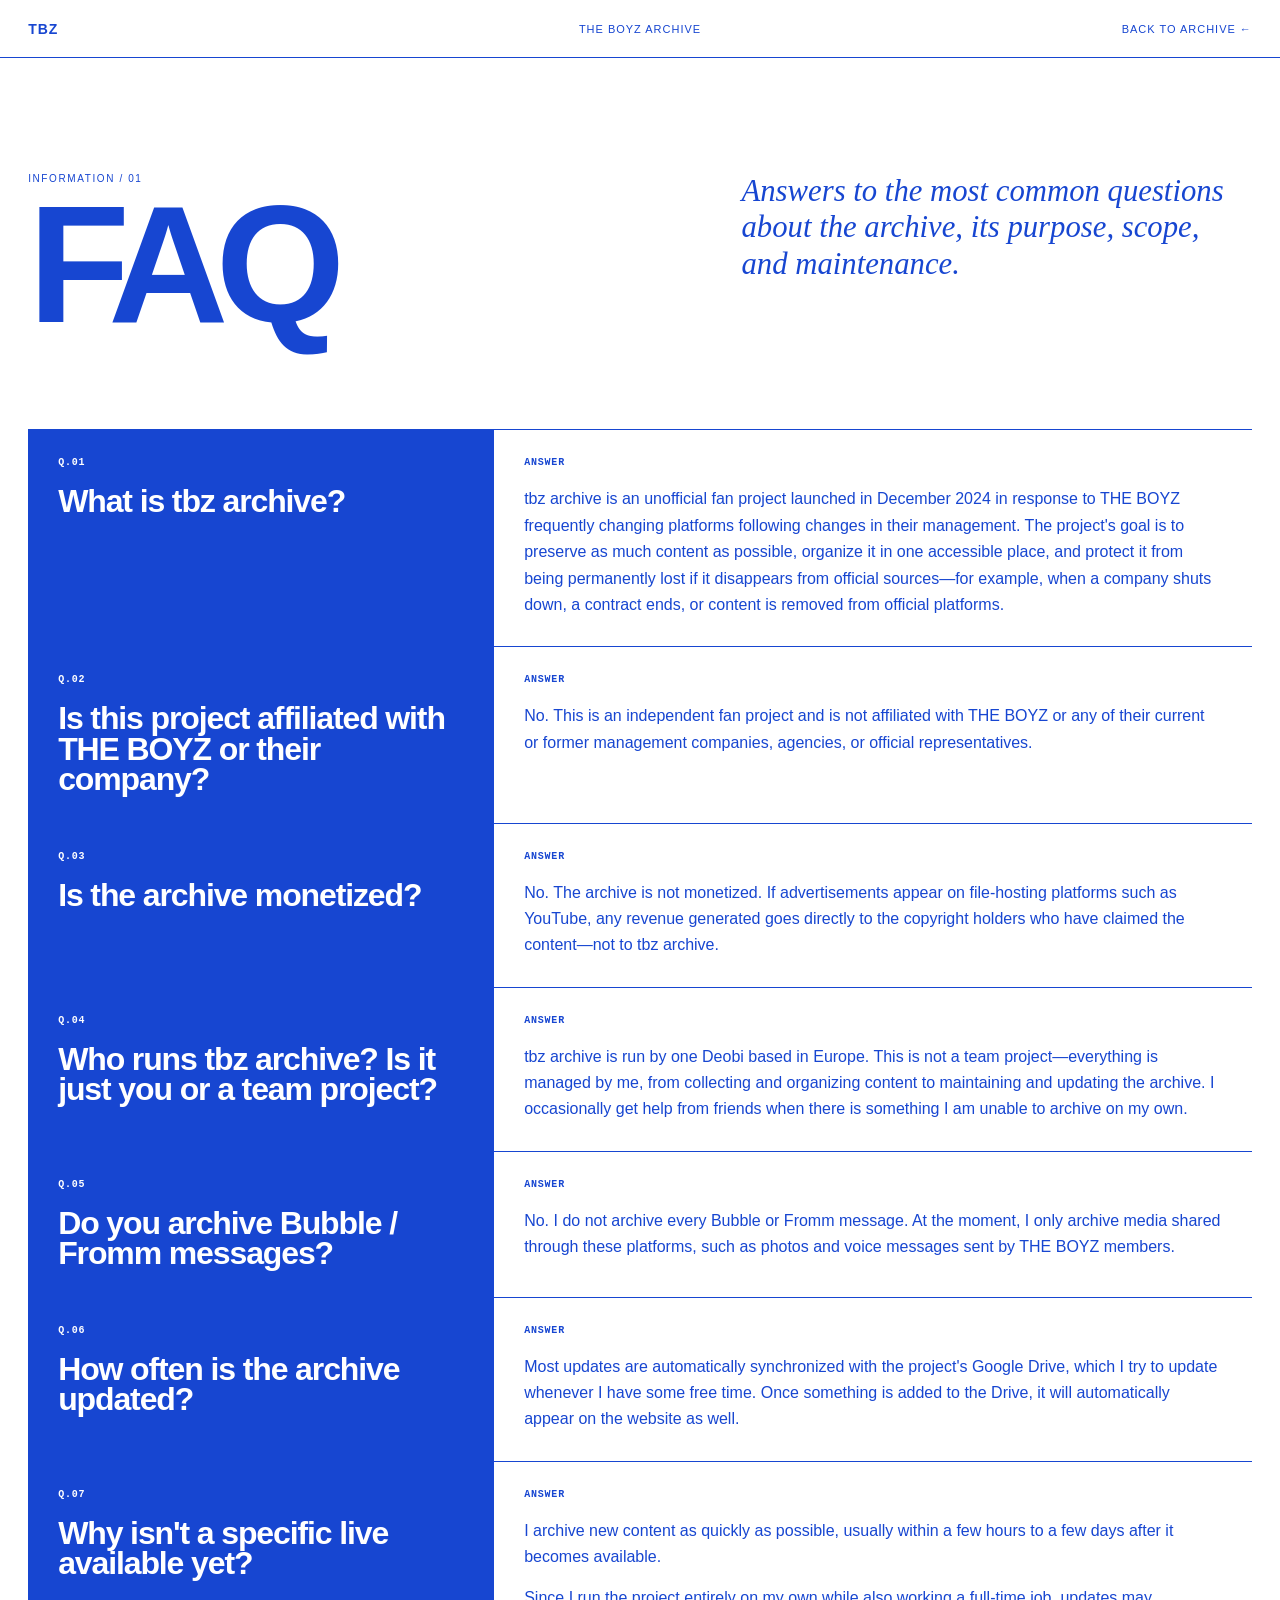
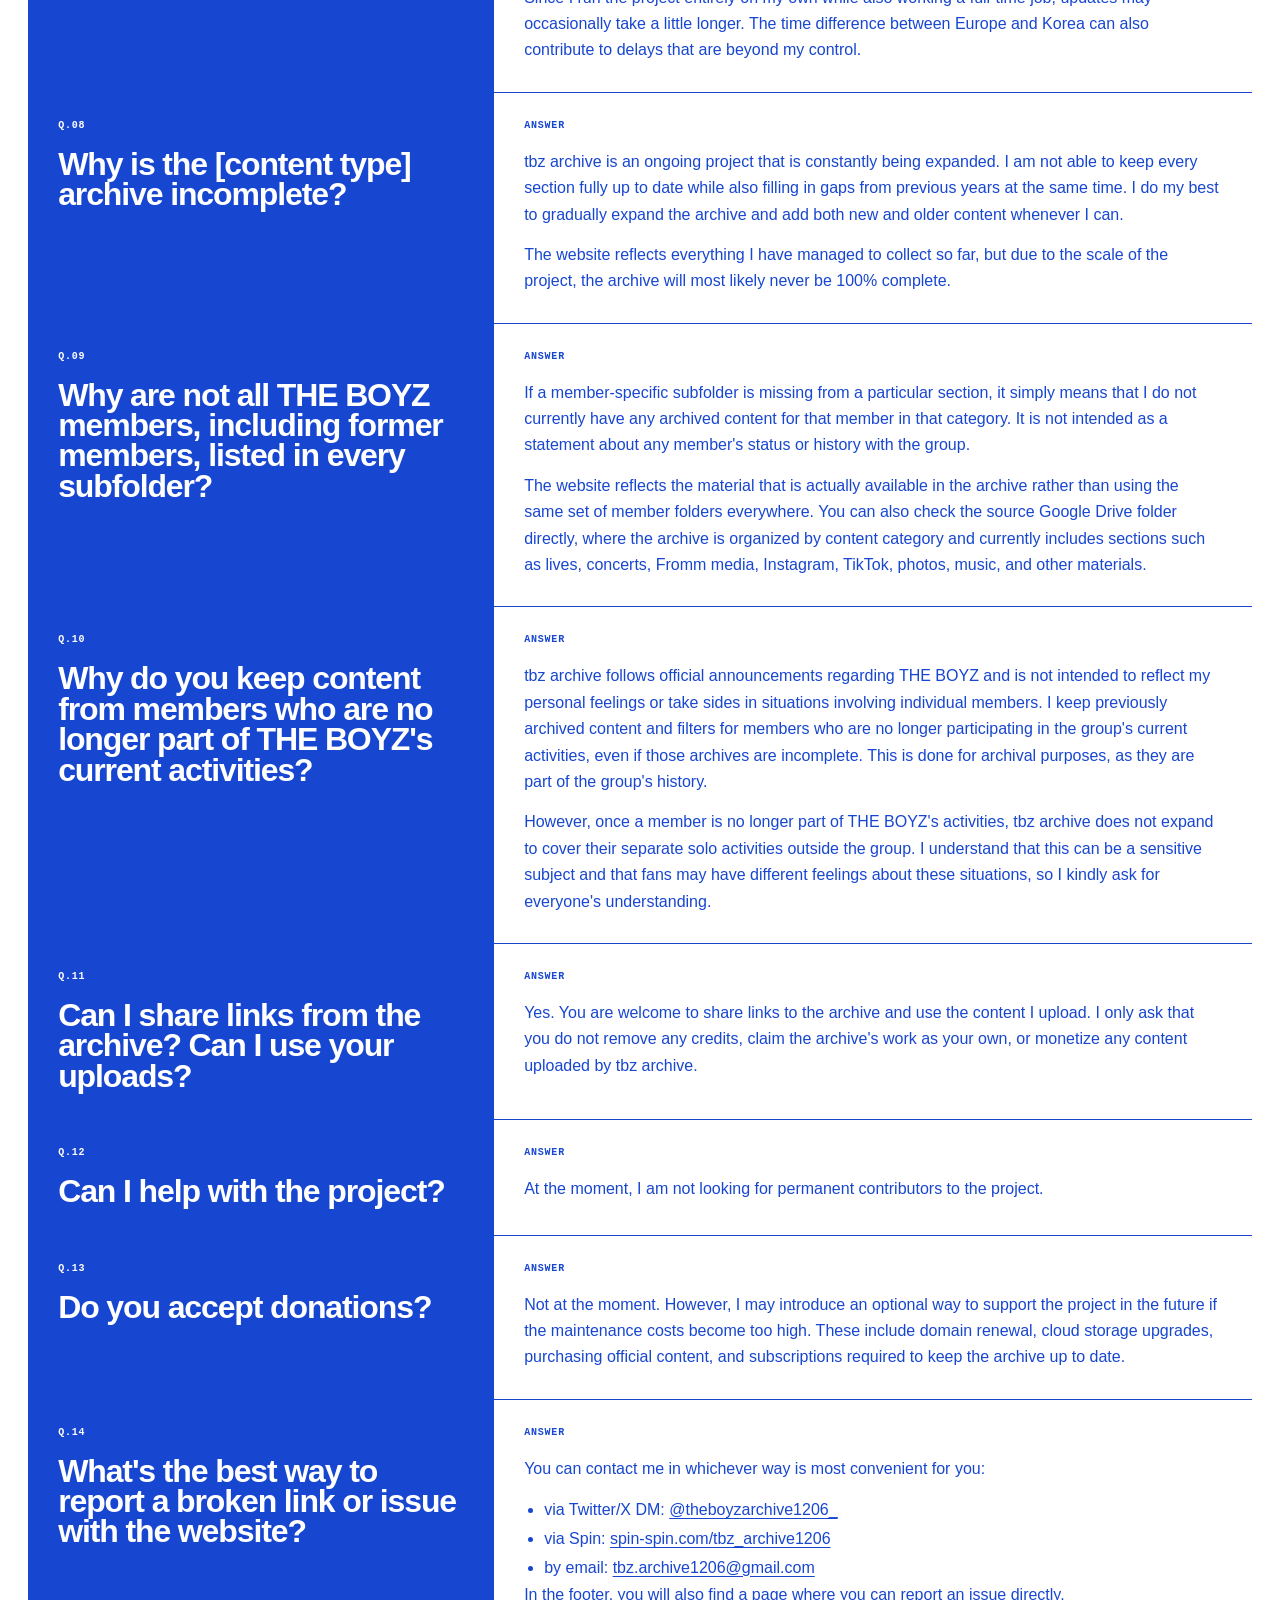
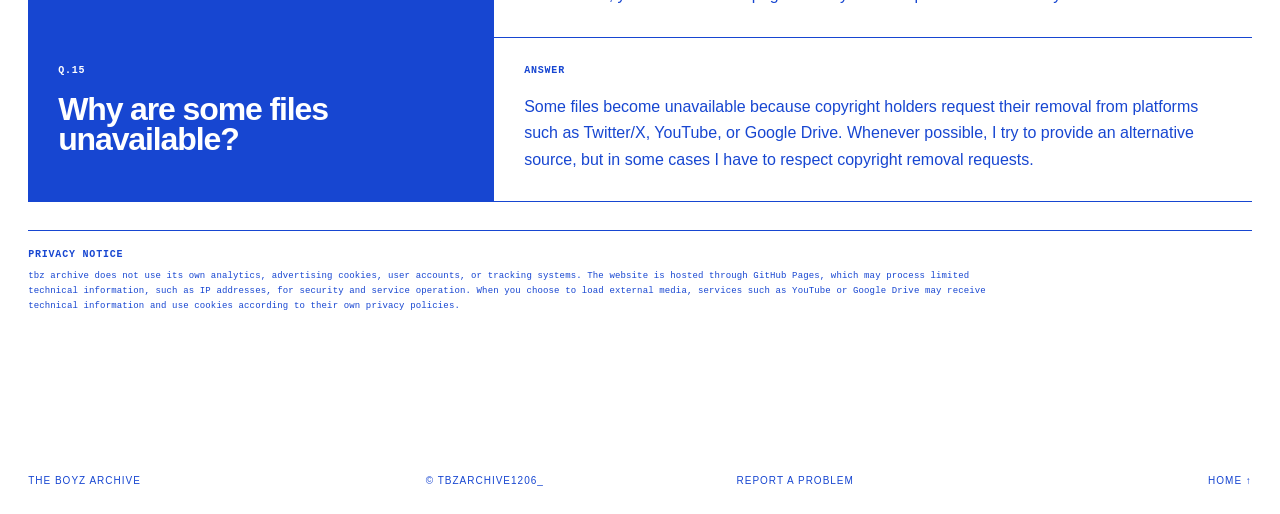
==== commit b686548b: "Update faq.html" ====
--- a/faq.html
+++ b/faq.html
@@ -107,7 +107,7 @@
     </section>
     <aside class="privacy-notice" aria-labelledby="privacy-notice-title">
       <h2 id="privacy-notice-title">Privacy notice</h2>
-      <p>tbz archive does not collect, store, sell, or otherwise process visitors' personal data. This website does not use user accounts, analytics, advertising trackers, tracking cookies, or contact forms that submit data directly to tbz archive. The site is hosted through GitHub Pages. GitHub may independently process limited technical information, such as IP addresses and access logs, in accordance with the <a href="https://docs.github.com/en/site-policy/privacy-policies/github-general-privacy-statement" target="_blank" rel="noopener noreferrer">GitHub General Privacy Statement</a>. External websites and file-hosting services linked from the archive are governed by their own privacy policies.</p>
+      <p>tbz archive does not use its own analytics, advertising cookies, user accounts, or tracking systems. The website is hosted through GitHub Pages, which may process limited technical information, such as IP addresses, for security and service operation. When you choose to load external media, services such as YouTube or Google Drive may receive technical information and use cookies according to their own privacy policies.</p>
     </aside>
   </main>
   <footer>
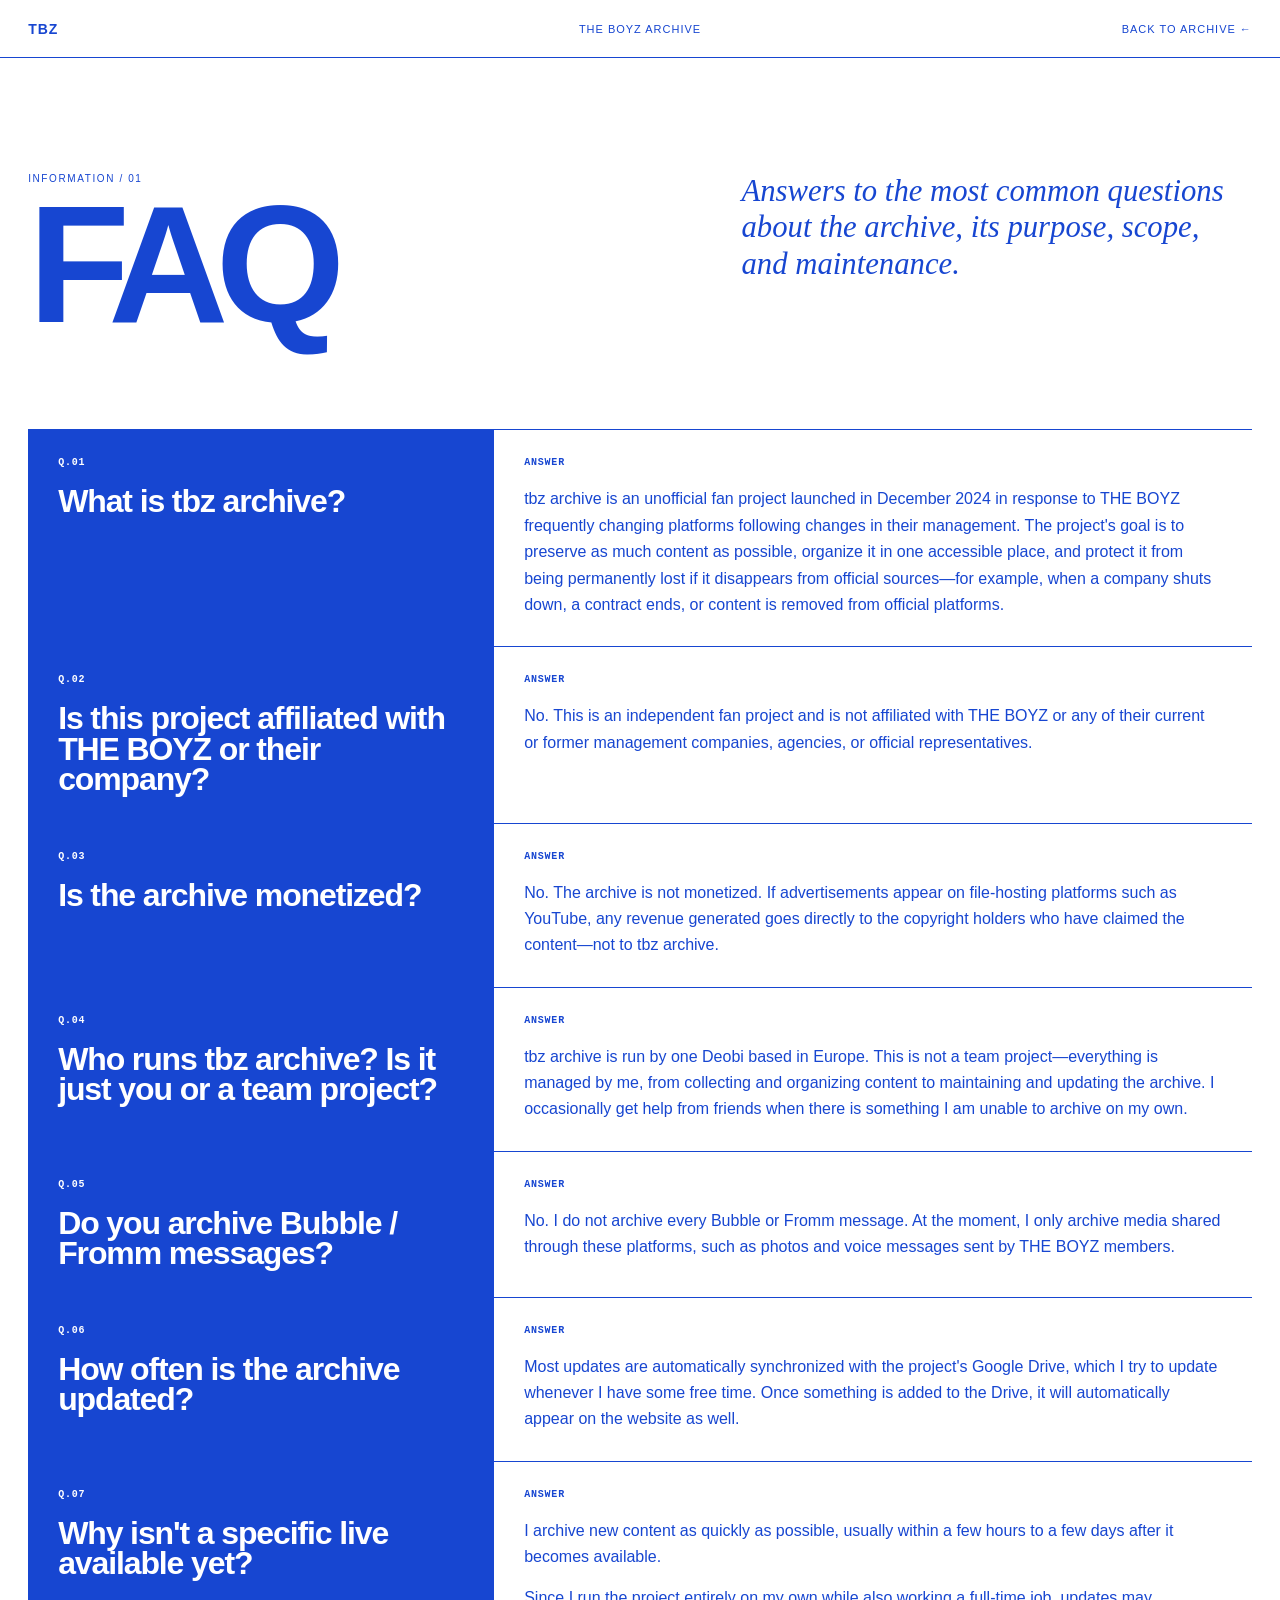
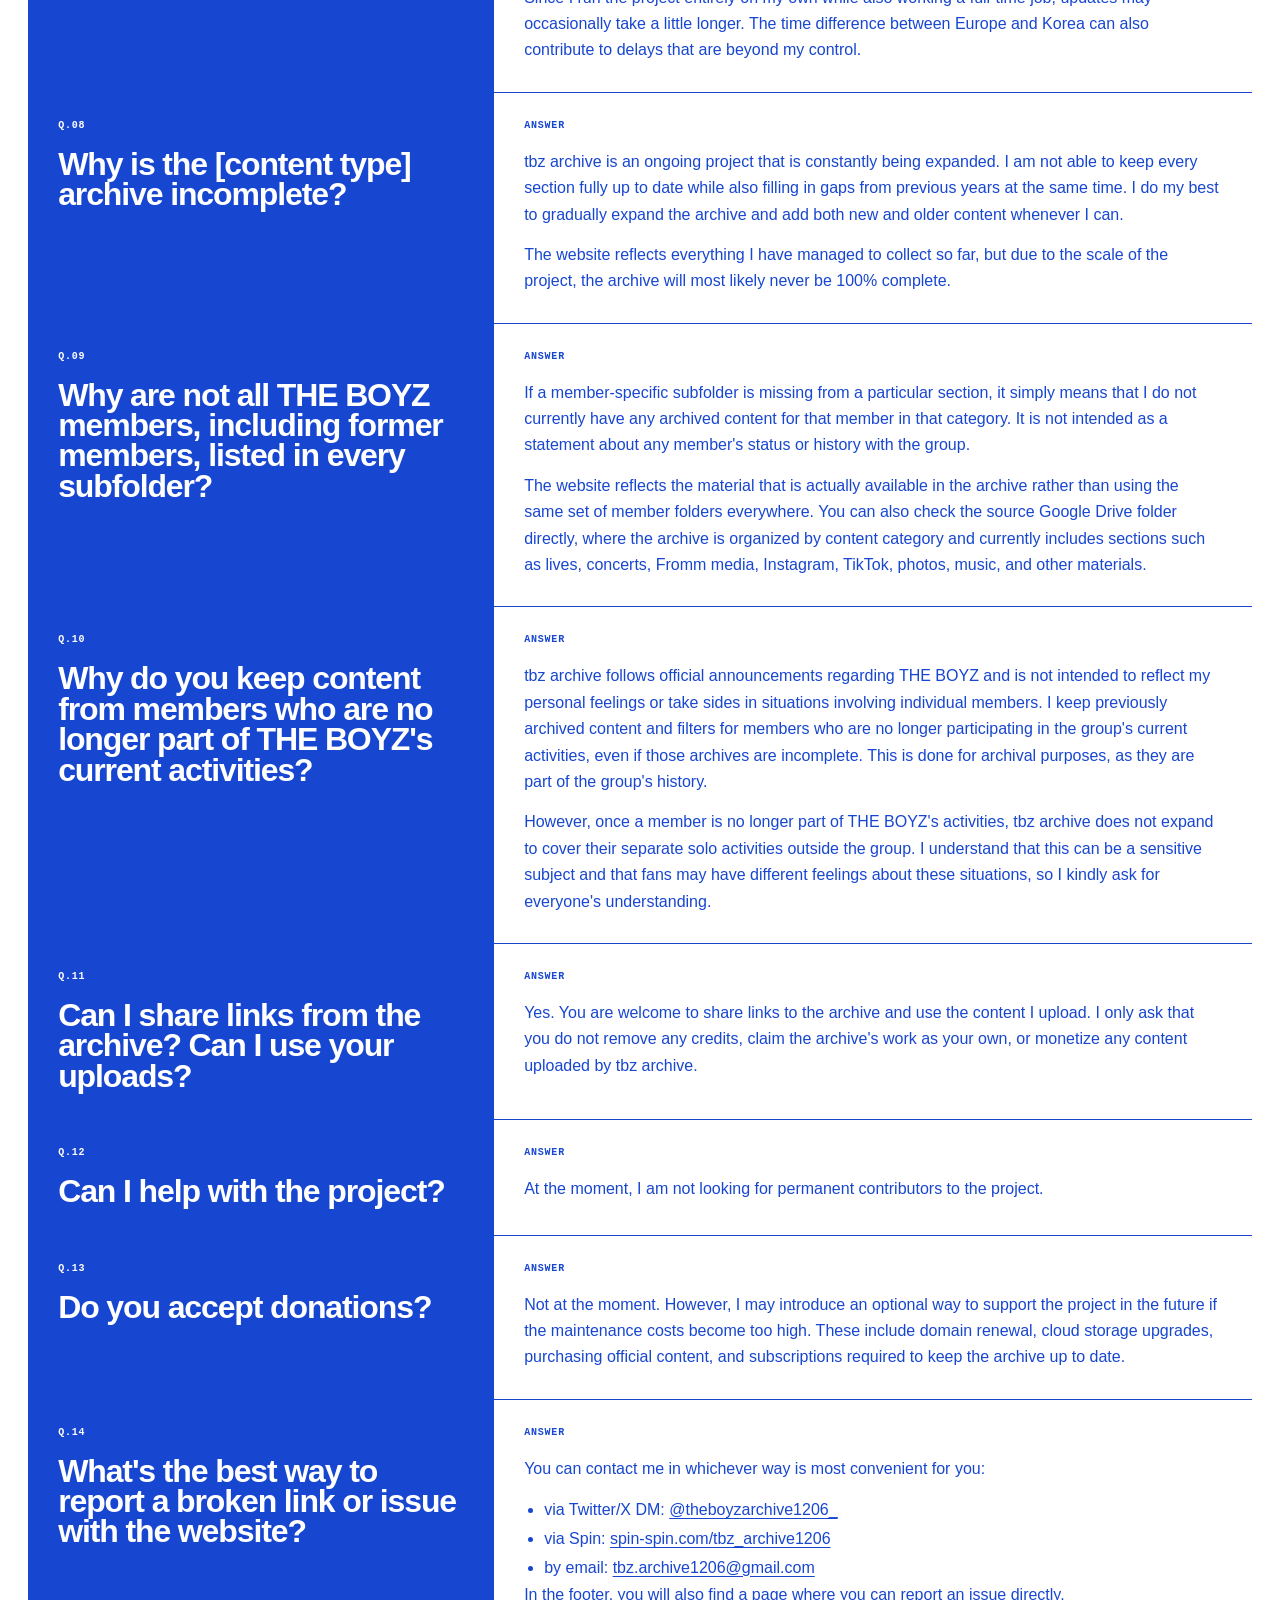
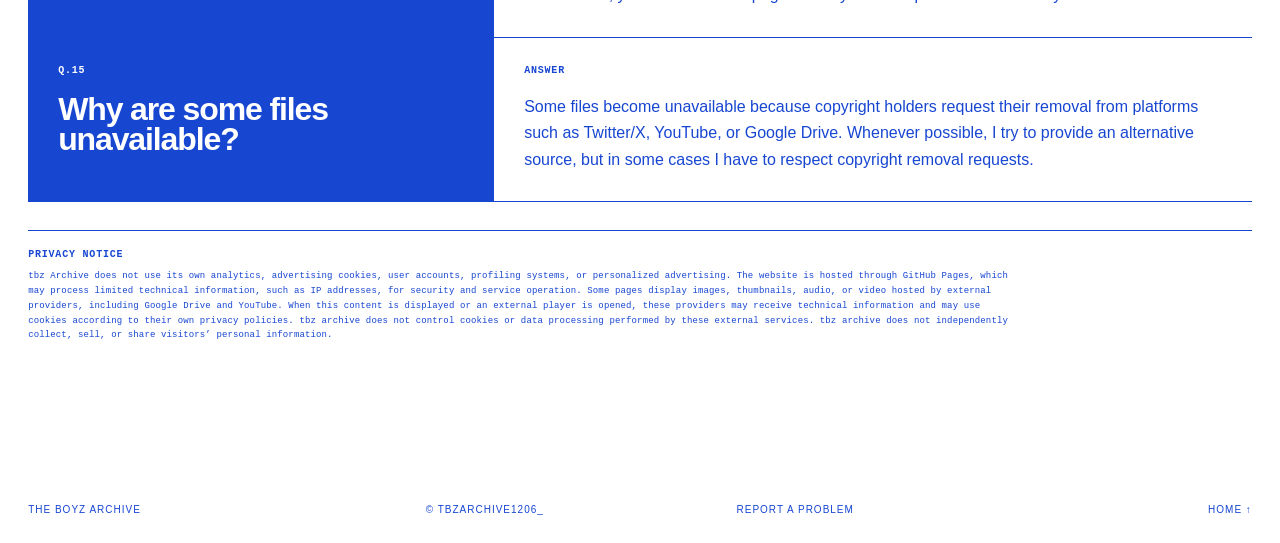
==== commit fb75fcee: "Update faq.html" ====
--- a/faq.html
+++ b/faq.html
@@ -107,7 +107,7 @@
     </section>
     <aside class="privacy-notice" aria-labelledby="privacy-notice-title">
       <h2 id="privacy-notice-title">Privacy notice</h2>
-      <p>tbz archive does not use its own analytics, advertising cookies, user accounts, or tracking systems. The website is hosted through GitHub Pages, which may process limited technical information, such as IP addresses, for security and service operation. When you choose to load external media, services such as YouTube or Google Drive may receive technical information and use cookies according to their own privacy policies.</p>
+      <p>tbz Archive does not use its own analytics, advertising cookies, user accounts, profiling systems, or personalized advertising. The website is hosted through GitHub Pages, which may process limited technical information, such as IP addresses, for security and service operation. Some pages display images, thumbnails, audio, or video hosted by external providers, including Google Drive and YouTube. When this content is displayed or an external player is opened, these providers may receive technical information and may use cookies according to their own privacy policies. tbz archive does not control cookies or data processing performed by these external services. tbz archive does not independently collect, sell, or share visitors’ personal information.</p>
     </aside>
   </main>
   <footer>
